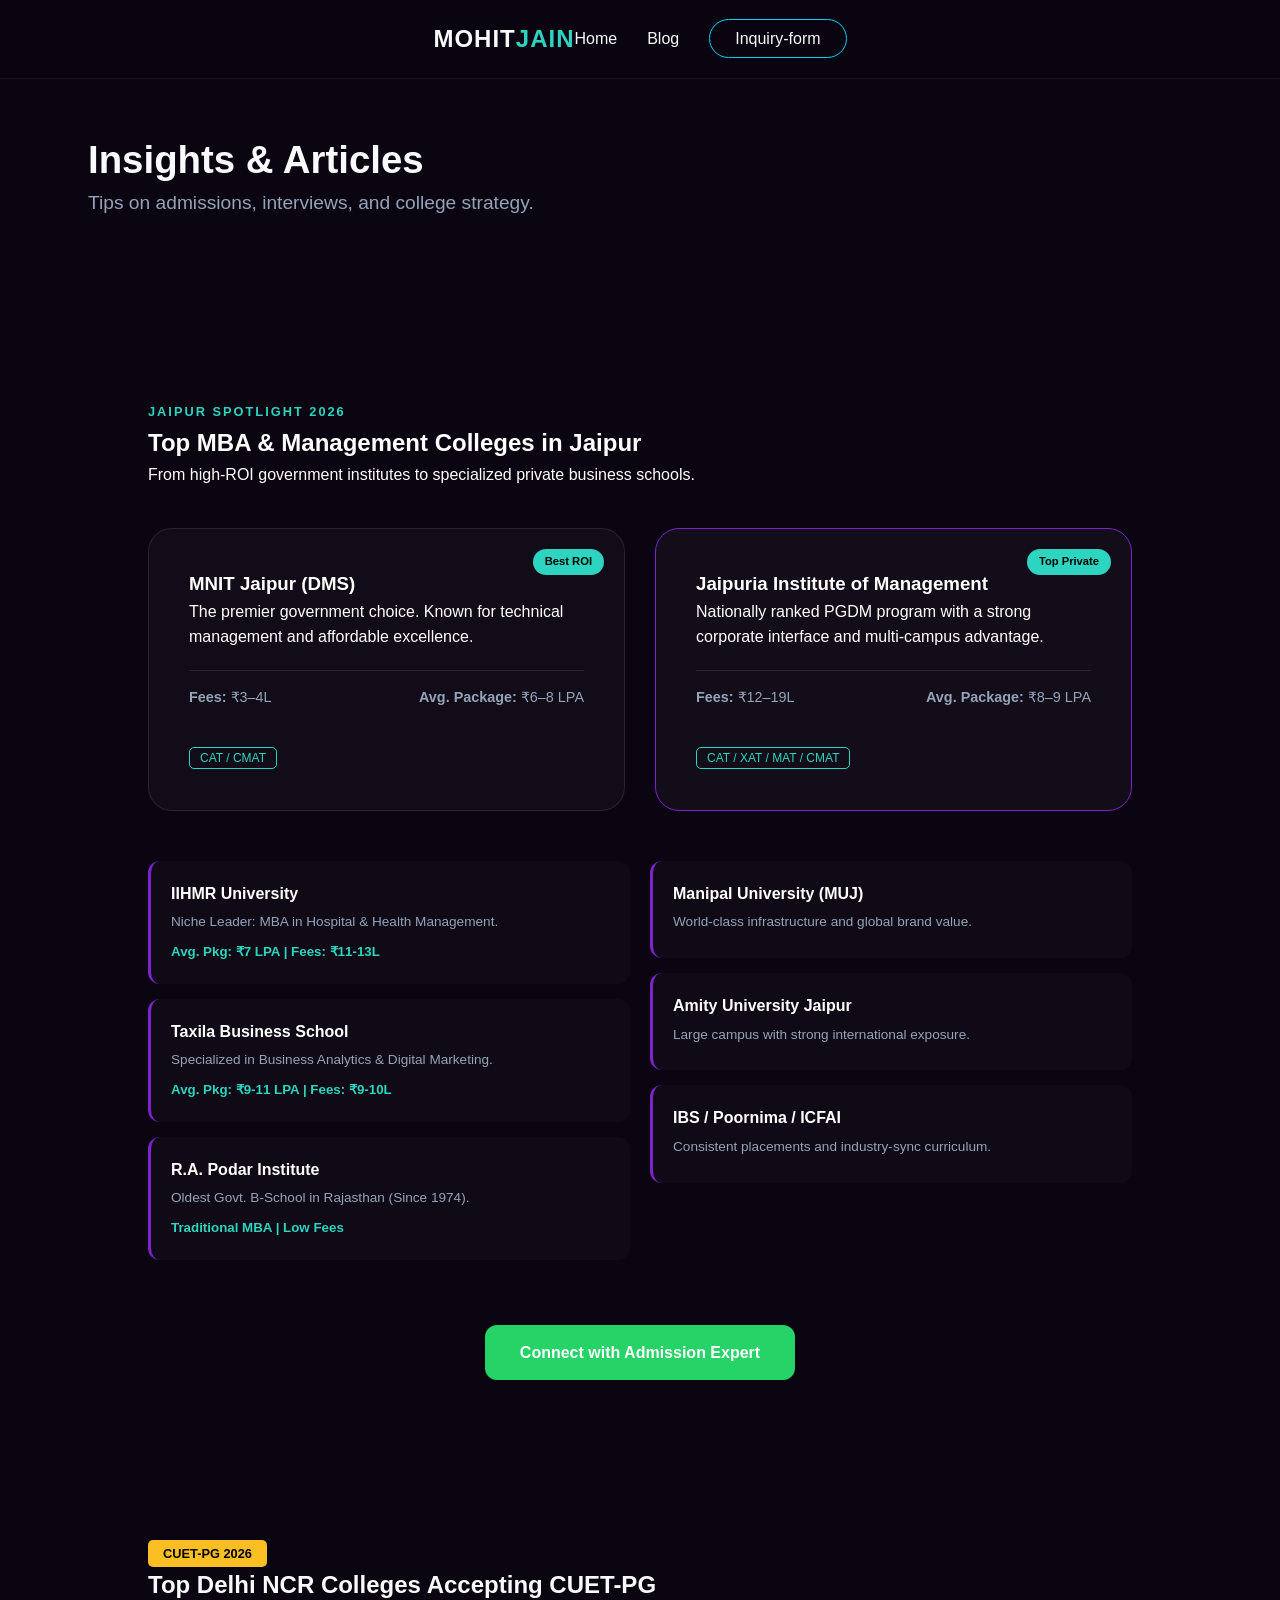
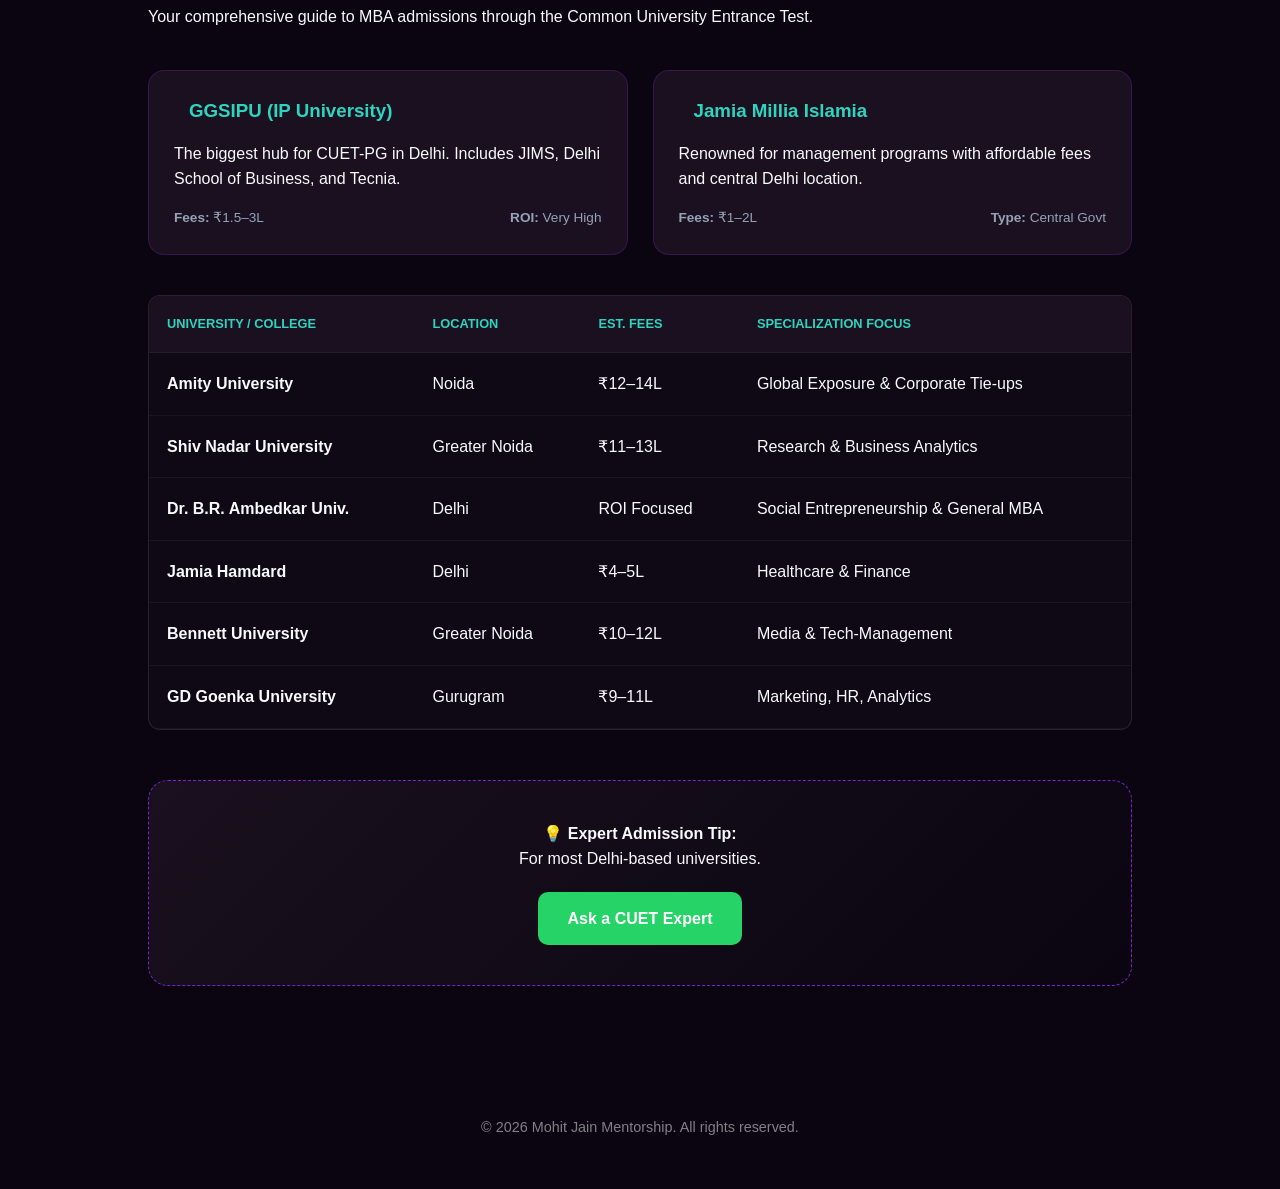
==== blog.html @ 978a2114 "Add files via upload" ====
<!DOCTYPE html>
<html lang="en">
<head>
    <meta charset="utf-8">
    <meta name="viewport" content="width=device-width, initial-scale=1">
    <title>Blog | Mohit Jain</title>
    <meta name="description" content="Admissions blog by Mohit Jain — tips on MBA admissions, GD-PI, cutoffs, and college strategy.">
    <link rel="canonical" href="https://example.com/blog.html">
    <meta property="og:title" content="Blog | Mohit Jain">
    <meta property="og:description" content="Admissions blog — tips on MBA admissions, GD-PI, cutoffs, and college strategy.">
    <meta property="og:image" content="assets/og-blog.png">
    <meta property="og:type" content="article">
    <meta name="twitter:card" content="summary_large_image">
    <meta name="twitter:title" content="Blog | Mohit Jain">
    <meta name="twitter:description" content="Admissions blog — tips on MBA admissions, GD-PI, cutoffs, and college strategy.">
    <meta name="twitter:image" content="assets/og-blog.png">
    <link rel="stylesheet" href="style.css">
    <link rel="stylesheet" href="blog.css">
</head>
<body>
    <nav class="navbar">
        <div class="container flex-nav">
            <div class="logo">MOHIT<span>JAIN</span></div>
            <ul class="nav-links">
                <li><a href="index.html" class="nav-item">Home</a></li>
                <li><a href="blog.html" class="nav-item">Blog</a></li>
                <li><a href="#contact" class="btn-neon">Inquiry-form</a></li>
            </ul>
        </div>
    </nav>

    <header class="hero blog-hero">
        <div class="container hero-inner">
            <div class="hero-graphic">
            </div>
            <div>
                <h1>Insights & Articles</h1>
                <p class="subtitle">Tips on admissions, interviews, and college strategy.</p>
            </div>
        </div>
    </header>

         
        </section>
    </main>

   

<section id="jaipur-mba" class="city-blog-section">
    <div class="container">
        <header class="blog-header">
            <span class="location-tag"><i class="fas fa-map-marker-alt"></i> Jaipur Spotlight 2026</span>
            <h2>Top MBA & Management Colleges in Jaipur</h2>
            <p>From high-ROI government institutes to specialized private business schools.</p>
        </header>

    <div class="college-grid-jaipur">
        <div class="college-card-hero">
            <div class="card-badge">Best ROI</div>
            <h3>MNIT Jaipur (DMS)</h3>
            <p>The premier government choice. Known for technical management and affordable excellence.</p>
            <div class="stats-row">
                <span><strong>Fees:</strong> ₹3–4L</span>
                <span><strong>Avg. Package:</strong> ₹6–8 LPA</span>
            </div>
            <span class="exam-tag">CAT / CMAT</span>
        </div>

        <div class="college-card-hero accent">
            <div class="card-badge">Top Private</div>
            <h3>Jaipuria Institute of Management</h3>
            <p>Nationally ranked PGDM program with a strong corporate interface and multi-campus advantage.</p>
            <div class="stats-row">
                <span><strong>Fees:</strong> ₹12–19L</span>
                <span><strong>Avg. Package:</strong> ₹8–9 LPA</span>
            </div>
            <span class="exam-tag">CAT / XAT / MAT / CMAT</span>
        </div>
    </div>

    <div class="minor-colleges-list">
        <div class="list-column">
            <div class="mini-card">
                <h4>IIHMR University</h4>
                <p>Niche Leader: MBA in Hospital & Health Management.</p>
                <small>Avg. Pkg: ₹7 LPA | Fees: ₹11-13L</small>
            </div>
            <div class="mini-card">
                <h4>Taxila Business School</h4>
                <p>Specialized in Business Analytics & Digital Marketing.</p>
                <small>Avg. Pkg: ₹9-11 LPA | Fees: ₹9-10L</small>
            </div>
            <div class="mini-card">
                <h4>R.A. Podar Institute</h4>
                <p>Oldest Govt. B-School in Rajasthan (Since 1974).</p>
                <small>Traditional MBA | Low Fees</small>
            </div>
        </div>

        <div class="list-column">
            <div class="mini-card">
                <h4>Manipal University (MUJ)</h4>
                <p>World-class infrastructure and global brand value.</p>
            </div>
            <div class="mini-card">
                <h4>Amity University Jaipur</h4>
                <p>Large campus with strong international exposure.</p>
            </div>
            <div class="mini-card">
                <h4>IBS / Poornima / ICFAI</h4>
                <p>Consistent placements and industry-sync curriculum.</p>
            </div>
        </div>
    </div>

    <div class="blog-cta">
        <a href="https://wa.me/919560020771?text=Help%20me%20compare%20MBA%20colleges%20in%20Jaipur" class="wa-btn-blog">
            Connect with Admission Expert <i class="fab fa-whatsapp"></i>
        </a>
    </div>
    </div>
</section>

<section id="cuet-mba" class="cuet-section">
    <div class="container">
        <header class="blog-header">
            <span class="exam-badge">CUET-PG 2026 </span>
            <h2>Top Delhi NCR Colleges Accepting CUET-PG</h2>
            <p>Your comprehensive guide to MBA admissions through the Common University Entrance Test.</p>
        </header>

        <div class="govt-focus-grid">
            <div class="govt-card">
                <div class="card-header">
                    <i class="fas fa-university"></i>
                    <h3>GGSIPU (IP University)</h3>
                </div>
                <div class="govt-body">
                    <p>The biggest hub for CUET-PG in Delhi. Includes JIMS, Delhi School of Business, and Tecnia.</p>
                    <div class="stats">
                        <span><strong>Fees:</strong> ₹1.5–3L</span>
                        <span><strong>ROI:</strong> Very High</span>
                    </div>
                </div>
            </div>

            <div class="govt-card">
                <div class="card-header">
                    <i class="fas fa-landmark"></i>
                    <h3>Jamia Millia Islamia</h3>
                </div>
                <div class="govt-body">
                    <p>Renowned for management programs with affordable fees and central Delhi location.</p>
                    <div class="stats">
                        <span><strong>Fees:</strong> ₹1–2L</span>
                        <span><strong>Type:</strong> Central Govt</span>
                    </div>
                </div>
            </div>
        </div>

        <div class="cuet-table-container">
            <table class="cuet-table">
                <thead>
                    <tr>
                        <th>University / College</th>
                        <th>Location</th>
                        <th>Est. Fees</th>
                        <th>Specialization Focus</th>
                    </tr>
                </thead>
                <tbody>
                    <tr>
                        <td><strong>Amity University</strong></td>
                        <td>Noida</td>
                        <td>₹12–14L</td>
                        <td>Global Exposure & Corporate Tie-ups</td>
                    </tr>
                    <tr>
                        <td><strong>Shiv Nadar University</strong></td>
                        <td>Greater Noida</td>
                        <td>₹11–13L</td>
                        <td>Research & Business Analytics</td>
                    </tr>
                    <tr>
                        <td><strong>Dr. B.R. Ambedkar Univ.</strong></td>
                        <td>Delhi</td>
                        <td>ROI Focused</td>
                        <td>Social Entrepreneurship & General MBA</td>
                    </tr>
                    <tr>
                        <td><strong>Jamia Hamdard</strong></td>
                        <td>Delhi</td>
                        <td>₹4–5L</td>
                        <td>Healthcare & Finance</td>
                    </tr>
                    <tr>
                        <td><strong>Bennett University</strong></td>
                        <td>Greater Noida</td>
                        <td>₹10–12L</td>
                        <td>Media & Tech-Management</td>
                    </tr>
                    <tr>
                        <td><strong>GD Goenka University</strong></td>
                        <td>Gurugram</td>
                        <td>₹9–11L</td>
                        <td>Marketing, HR, Analytics</td>
                    </tr>
                </tbody>
            </table>
        </div>

        <div class="pro-tip-box">
            <h4>💡 Expert Admission Tip:</h4>
            <p>For most Delhi-based universities.</p>
            <a href="https://wa.me/919560020771?text=I%20need%20help%20with%20CUET-PG%20MBA%20counselling" class="wa-cuet-btn">
                Ask a CUET Expert <i class="fab fa-whatsapp"></i>
            </a>
        </div>
    </div>
</section>

    

    <footer>
        
        <p>&copy; 2026 Mohit Jain Mentorship. All rights reserved.</p>
    </footer>
</body>
</html>
---- style.css ----
:root {
    --bg-dark: #0f172a;
    --card-bg: rgba(30, 41, 59, 0.7);
    --primary: #6366f1;
    --secondary: #a855f7;
    --text-main: #f1f5f9;
    --accent-gradient: linear-gradient(135deg, #6366f1 0%, #a855f7 100%);
}

* {
    margin: 0; padding: 0; box-sizing: border-box;
    font-family: 'Inter', sans-serif;
}

body {
    background-color: var(--bg-dark);
    color: var(--text-main);
    overflow-x: hidden;
}

/* Background Animation */
.bg-glow {
    position: fixed;
    top: 0; left: 0; width: 100%; height: 100%;
    background: radial-gradient(circle at 50% 50%, #1e1b4b 0%, #0f172a 100%);
    z-index: -1;
}

.container { max-width: 1200px; margin: auto; padding: 0 20px; }

/* Navbar */
.navbar {
    padding: 20px 0;
    backdrop-filter: blur(10px);
    border-bottom: 1px solid rgba(255,255,255,0.1);
    position: sticky; top: 0; z-index: 1000;
}

.nav-flex { display: flex; justify-content: space-between; align-items: center; }
.logo { font-size: 1.5rem; font-weight: 800; letter-spacing: 2px; }
.logo span { color: var(--primary); }
.nav-links { list-style: none; display: flex; align-items: center; gap: 30px; }
.nav-links a { text-decoration: none; color: var(--text-main); font-weight: 500; transition: 0.3s; }
.nav-links a:hover { color: var(--primary); }

/* Hero Section */
.hero { padding: 100px 0; }
.hero-grid { display: grid; grid-template-columns: 1.2fr 0.8fr; gap: 50px; align-items: center; }

.gradient-text {
    background: var(--accent-gradient);
    -webkit-background-clip: text;
    -webkit-text-fill-color: transparent;
}

.hero h1 { font-size: 4rem; line-height: 1.1; margin: 20px 0; }
.hero p { font-size: 1.2rem; color: #94a3b8; margin-bottom: 40px; }

.hero-image img {
    width: 100%;
    border-radius: 30px;
    box-shadow: 0 0 50px rgba(99, 102, 241, 0.3);
    border: 1px solid rgba(255,255,255,0.1);
}

/* Buttons */
.btn-main {
    background: var(--accent-gradient);
    color: white; padding: 15px 35px;
    border-radius: 12px; text-decoration: none;
    font-weight: bold; border: none; cursor: pointer;
    display: inline-block; transition: 0.3s;
}

.btn-main:hover { transform: translateY(-3px); box-shadow: 0 10px 20px rgba(99, 102, 241, 0.4); }

/* Glass Cards */
.glass-form-container {
    background: var(--card-bg);
    backdrop-filter: blur(20px);
    border: 1px solid rgba(255,255,255,0.1);
    border-radius: 24px;
    display: flex; overflow: hidden;
    margin-top: 50px;
}

.contact-info { padding: 60px; background: rgba(99, 102, 241, 0.1); flex: 1; }
.main-form { padding: 60px; flex: 1.5; display: flex; flex-direction: column; gap: 20px; }

input, select {
    background: rgba(255,255,255,0.05);
    border: 1px solid rgba(255,255,255,0.1);
    padding: 15px; border-radius: 8px; color: white;
}

/* Stats */
.grid-3 { display: grid; grid-template-columns: repeat(3, 1fr); gap: 20px; margin: 50px 0; }
.stat-card {
    background: var(--card-bg);
    padding: 40px; text-align: center; border-radius: 20px;
    border: 1px solid rgba(255,255,255,0.05);
}
.stat-card h2 { font-size: 3rem; color: var(--primary); }

@media (max-width: 768px) {
    .hero-grid { grid-template-columns: 1fr; text-align: center; }
    .glass-form-container { flex-direction: column; }
    .hero h1 { font-size: 2.5rem; }
}:root {
    --dark-bg: #05070a;
    --card-glass: rgba(15, 23, 42, 0.8);
    --neon-blue: #00d2ff;
    --neon-purple: #9d50bb;
    --text-white: #f8fafc;
    --gradient: linear-gradient(135deg, #00d2ff 0%, #9d50bb 100%);
}

* { margin: 0; padding: 0; box-sizing: border-box; font-family: 'Segoe UI', Roboto, sans-serif; }

body {
    background-color: var(--dark-bg);
    color: var(--text-white);
    line-height: 1.6;
    overflow-x: hidden;
}

/* Background Graphics */
.glow-overlay {
    position: fixed;
    top: 0; left: 0; width: 100%; height: 100%;
    background: radial-gradient(circle at 80% 20%, rgba(157, 80, 187, 0.15) 0%, transparent 40%),
                radial-gradient(circle at 10% 80%, rgba(0, 210, 255, 0.15) 0%, transparent 40%);
    z-index: -1;
}

.container { max-width: 1200px; margin: auto; padding: 0 20px; }

/* Navbar */
.navbar {
    padding: 25px 0;
    background: rgba(5, 7, 10, 0.8);
    backdrop-filter: blur(15px);
    position: sticky; top: 0; z-index: 1000;
}
.flex-nav { display: flex; justify-content: space-between; align-items: center; }
.logo { font-size: 1.6rem; font-weight: 900; letter-spacing: 2px; }
.logo span { color: var(--neon-blue); }
.nav-links { display: flex; list-style: none; gap: 30px; align-items: center; }
.nav-links a { text-decoration: none; color: var(--text-white); font-weight: 500; transition: 0.3s; }
.nav-links a:hover { color: var(--neon-blue); }

/* Hero */
.hero { padding: 100px 0; }
.grid-hero { display: grid; grid-template-columns: 1fr 1fr; gap: 60px; align-items: center; }
.badge-ai {
    background: rgba(0, 210, 255, 0.1);
    color: var(--neon-blue);
    padding: 8px 16px; border-radius: 50px;
    font-size: 0.8rem; border: 1px solid var(--neon-blue);
}
.text-gradient { background: var(--gradient); -webkit-background-clip: text; -webkit-text-fill-color: transparent; }
.hero h1 { font-size: 4.5rem; margin: 20px 0; line-height: 1.1; }
.image-frame img {
    width: 100%; border-radius: 30px;
    box-shadow: 0 0 30px rgba(0, 210, 255, 0.2);
    border: 1px solid rgba(255,255,255,0.1);
}

/* Service Cards */
.services { padding: 100px 0; }
.section-title { text-align: center; font-size: 2.5rem; margin-bottom: 60px; }
.service-grid {
    display: grid;
    grid-template-columns: repeat(auto-fit, minmax(300px, 1fr));
    gap: 25px;
}
.service-card {
    background: var(--card-glass);
    padding: 40px; border-radius: 24px;
    border: 1px solid rgba(255,255,255,0.05);
    transition: 0.4s;
}
.service-card:hover {
    transform: translateY(-10px);
    border-color: var(--neon-blue);
    box-shadow: 0 10px 30px rgba(0, 210, 255, 0.1);
}
.service-card i { font-size: 2rem; color: var(--neon-blue); margin-bottom: 20px; }
.service-card h3 { margin-bottom: 15px; }

/* Contact Glassmorphism */
.glass-card {
    background: rgba(255, 255, 255, 0.03);
    backdrop-filter: blur(20px);
    border-radius: 30px;
    padding: 60px;
    border: 1px solid rgba(255,255,255,0.1);
}
.contact-wrapper { display: grid; grid-template-columns: 1fr 1fr; gap: 40px; }
.contact-form input {
    width: 100%; padding: 15px; margin-bottom: 20px;
    background: rgba(255,255,255,0.05);
    border: 1px solid rgba(255,255,255,0.1);
    border-radius: 10px; color: white;
}

/* Buttons */
.btn-primary {
    background: var(--gradient);
    color: white; padding: 15px 35px;
    border-radius: 12px; text-decoration: none;
    font-weight: bold; display: inline-block;
}

.btn-neon {
    border: 1px solid var(--neon-blue);
    color: var(--neon-blue);
    padding: 10px 25px; border-radius: 50px;
    text-decoration: none; transition: 0.3s;
}
.btn-neon:hover { background: var(--neon-blue); color: black; box-shadow: 0 0 20px var(--neon-blue); }

footer { text-align: center; padding: 50px; opacity: 0.5; font-size: 0.9rem; }

@media (max-width: 768px) {
    .grid-hero, .contact-wrapper { grid-template-columns: 1fr; text-align: center; }
    .hero h1 { font-size: 2.8rem; }
}
/* Contact Section Enhancements */
.contact-section { padding: 80px 0; position: relative; }

.section-header { text-align: center; margin-bottom: 50px; }

.glass-form-wrapper {
    display: flex;
    background: rgba(255, 255, 255, 0.03);
    backdrop-filter: blur(25px);
    border: 1px solid rgba(255, 255, 255, 0.1);
    border-radius: 30px;
    overflow: hidden;
    box-shadow: 0 25px 50px -12px rgba(0, 0, 0, 0.5);
}

.contact-details {
    flex: 1;
    background: linear-gradient(180deg, rgba(99, 102, 241, 0.1) 0%, transparent 100%);
    padding: 60px;
    display: flex;
    flex-direction: column;
    gap: 30px;
}

.detail-item { display: flex; align-items: center; gap: 20px; }
.detail-item i { font-size: 1.5rem; color: var(--neon-blue); }
.detail-item h4 { color: #94a3b8; font-size: 0.9rem; margin-bottom: 4px; }

/* Form Graphics */
.form-graphic { position: relative; margin-top: auto; height: 100px; }
.circle {
    position: absolute; width: 60px; height: 60px;
    background: var(--neon-blue); border-radius: 50%;
    filter: blur(40px); opacity: 0.3;
}
.pulse { animation: pulse 4s infinite; }
@keyframes pulse { 0% { transform: scale(1); } 50% { transform: scale(1.5); } 100% { transform: scale(1); } }

/* Form Layout */
.inquiry-form { flex: 2; padding: 60px; }
.form-grid {
    display: grid;
    grid-template-columns: 1fr 1fr;
    gap: 20px;
    margin-bottom: 20px;
}

.input-group label {
    display: block; font-size: 0.85rem; color: #94a3b8;
    margin-bottom: 8px; margin-left: 5px;
}

.input-group input, .input-group select {
    width: 100%;
    background: rgba(15, 23, 42, 0.6);
    border: 1px solid rgba(255, 255, 255, 0.1);
    padding: 14px; border-radius: 12px;
    color: white; outline: none; transition: 0.3s;
}

.input-group input:focus, .input-group select:focus {
    border-color: var(--neon-blue);
    box-shadow: 0 0 0 4px rgba(0, 210, 255, 0.1);
}

.full-width { margin-top: 10px; }

.btn-submit {
    width: 100%;
    background: var(--gradient);
    color: white; border: none;
    padding: 18px; border-radius: 12px;
    font-weight: bold; cursor: pointer;
    margin-top: 30px; transition: 0.3s;
}

.btn-submit:hover { transform: scale(1.02); box-shadow: 0 10px 20px rgba(0, 210, 255, 0.3); }

/* Responsive */
@media (max-width: 900px) {
    .glass-form-wrapper { flex-direction: column; }
    .form-grid { grid-template-columns: 1fr; }
}

/* Colleges page search + logo wall */
.search-section { padding: 28px 0; }
.search-wrapper { display:flex; justify-content:center; }
.college-search-input {
    width: 100%; max-width: 720px; padding: 14px 18px; border-radius: 12px;
    background: rgba(255,255,255,0.03); border: 1px solid rgba(255,255,255,0.06);
    color: #e6eef8; outline: none; font-size: 1rem;
}
.college-search-input:focus { box-shadow: 0 8px 24px rgba(0,0,0,0.6); border-color: rgba(0,210,255,0.5); }
.logo-wall { display:flex; gap:18px; flex-wrap:wrap; align-items:center; justify-content:flex-start; padding:18px 0; }
.college-item { width: 160px; height: 90px; display:flex; align-items:center; justify-content:center; background: rgba(255,255,255,0.02); border-radius: 10px; padding:10px; }
.college-item img { max-width:100%; max-height:100%; object-fit:contain; }

@media (max-width:700px) {
    .college-item { width: 48%; }
}

/* Dark theme visual enhancements for Colleges & Blog */
.dark-theme, .dark-theme body {
    background: radial-gradient(circle at 10% 10%, rgba(157,80,187,0.04), transparent 12%),
                radial-gradient(circle at 90% 85%, rgba(0,210,255,0.03), transparent 18%),
                #05060a;
    color: #e6eef8;
}

.colleges-hero {
    padding: 56px 0; margin-bottom: 18px;
    background: linear-gradient(180deg, rgba(8,12,24,0.6), rgba(6,9,18,0.65)),
                url('assets/dark-pattern.svg');
    background-size: cover; border-radius: 14px; border: 1px solid rgba(255,255,255,0.03);
}
.colleges-hero .badge-neon {
    background: linear-gradient(90deg,#00d2ff,#9d50bb);
    color: #001; padding: 8px 14px; border-radius: 999px; font-weight:700; display:inline-block;
}
.colleges-hero h1 { font-size: 2.6rem; margin-top: 12px; }
.colleges-hero p { color: #b9c7d9; margin-top: 8px; }

.search-wrapper { position: relative; max-width: 920px; margin: 0 auto; }
.college-search-input { box-shadow: 0 10px 40px rgba(0,0,0,0.6); }

.logo-wall { justify-content: center; }
.college-item { transition: transform .28s cubic-bezier(.2,.9,.3,1), box-shadow .28s; border: 1px solid rgba(255,255,255,0.03); }
.college-item:hover { transform: translateY(-8px) scale(1.04); box-shadow: 0 18px 40px rgba(0,210,255,0.06); }

.btn-back { background: linear-gradient(90deg, rgba(255,255,255,0.03), rgba(255,255,255,0.01)); border: 1px solid rgba(255,255,255,0.04); color: #dbeafe; }

/* Slightly larger logos for desktop */
@media (min-width: 900px) {
    .college-item { width: 180px; height: 100px; }
}

/* Filter controls */
.filters-wrapper { display:flex; gap:12px; justify-content:center; margin-top:14px; flex-wrap:wrap; }
.filter-label { color:#cbd5e1; font-size:0.9rem; display:flex; flex-direction:column; gap:6px; align-items:flex-start; }
.filter-select { background: rgba(255,255,255,0.03); border:1px solid rgba(255,255,255,0.06); color:#e6eef8; padding:8px 10px; border-radius:10px; min-width:140px; }
.filter-select:focus { outline:none; box-shadow:0 8px 24px rgba(0,0,0,0.6); }


/* College card visuals */
.college-card { display:flex; flex-direction:column; gap:10px; align-items:center; padding:14px; border-radius:12px; background: linear-gradient(180deg, rgba(255,255,255,0.02), rgba(255,255,255,0.015)); width:100%; height:100%; box-sizing:border-box; }
.college-thumb { width:72%; height:56px; display:flex; align-items:center; justify-content:center; }
.college-thumb img { max-width:100%; max-height:100%; filter:brightness(1.1) contrast(1.05); }
.college-caption { text-align:center; color:#e6eef8; font-weight:600; margin-top:4px; }
.college-caption .small { display:block; color:#9fb1c9; font-weight:400; font-size:0.85rem; margin-top:4px; }
.btn-explore { margin-top:6px; text-decoration:none; padding:8px 12px; border-radius:10px; background:linear-gradient(90deg,#00d2ff,#9d50bb); color:#001; font-weight:700; }
.btn-explore:hover { transform:translateY(-4px); box-shadow:0 12px 26px rgba(0,210,255,0.06); }

/* Small fallback when images missing */
.college-thumb:empty { background: linear-gradient(90deg,#0b1220,#111423); width:100%; height:56px; border-radius:8px; }


/* Experience Section with Logos */
.experience-section {
    padding: 100px 0;
    background: var(--bg-dark);
}

.experience-grid {
    display: grid;
    grid-template-columns: repeat(auto-fit, minmax(320px, 1fr));
    gap: 40px;
}

/* Glass Card with Neon Border */
.exp-card {
    padding: 40px;
    border-radius: 24px;
    display: flex;
    flex-direction: column;
    align-items: center;
    text-align: center;
    border: 1px solid rgba(255, 255, 255, 0.1);
    transition: 0.4s ease-in-out;
}

.exp-card:hover {
    transform: translateY(-15px);
    border-color: var(--primary);
    box-shadow: 0 20px 40px rgba(99, 102, 241, 0.2);
}

/* Logo container for uniformity */
.company-logo-wrapper {
    width: 150px;
    height: 100px;
    background: white; /* White background makes logos pop on dark theme */
    padding: 15px;
    border-radius: 12px;
    display: flex;
    justify-content: center;
    align-items: center;
    margin-bottom: 25px;
}

.company-logo {
    max-width: 100%;
    max-height: 100%;
    object-fit: contain;
}

.role-tag {
    display: inline-block;
    color: var(--secondary);
    font-weight: bold;
    text-transform: uppercase;
    font-size: 0.75rem;
    letter-spacing: 1.5px;
    margin-bottom: 10px;
}

.exp-info h3 {
    font-size: 1.6rem;
    margin-bottom: 15px;
    color: white;
}

.exp-info p {
    color: #94a3b8;
    line-height: 1.6;
}

/* Responsive */
@media (max-width: 768px) {
    .experience-grid { grid-template-columns: 1fr; }
}
/* Timeline Container */
.experience-section { padding: 100px 0; background: #05070a; position: relative; }

.timeline {
    position: relative;
    max-width: 1000px;
    margin: 40px auto;
}

/* The vertical line */
.timeline::after {
    content: '';
    position: absolute;
    width: 2px;
    background: var(--primary);
    top: 0; bottom: 0;
    left: 50%;
    margin-left: -1px;
}

/* Container for items */
.timeline-item {
    padding: 10px 40px;
    position: relative;
    width: 50%;
    box-sizing: border-box;
}

/* Left & Right Alignment */
.left { left: 0; }
.right { left: 50%; }

/* Dots on the timeline */
.timeline-item::after {
    content: '';
    position: absolute;
    width: 20px;
    height: 20px;
    right: -10px;
    background-color: var(--bg);
    border: 3px solid var(--primary);
    top: 30px;
    border-radius: 50%;
    z-index: 1;
}
.right::after { left: -10px; }

/* Content Cards */
.timeline-content {
    padding: 25px;
    display: flex;
    align-items: center;
    gap: 20px;
    border-radius: 20px;
}

.comp-logo {
    width: 70px; height: 70px;
    background: white;
    border-radius: 12px;
    display: flex;
    justify-content: center;
    align-items: center;
    flex-shrink: 0;
}

.comp-logo img { width: 80%; object-fit: contain; }
.comp-logo i { font-size: 2rem; color: #000; }

.status-tag {
    color: var(--primary);
    font-size: 0.7rem;
    font-weight: bold;
    text-transform: uppercase;
}

/* Mobile Responsive Timeline */
@media (max-width: 768px) {
    .timeline::after { left: 31px; }
    .timeline-item { width: 100%; padding-left: 70px; padding-right: 25px; }
    .timeline-item::after { left: 21px; }
    .right { left: 0%; }
}
/* Professional Experience Section */
.exp-section { padding: 100px 0; background: #08090a; color: white; }

.exp-container {
    display: grid;
    grid-template-columns: repeat(3, 1fr);
    gap: 30px;
    align-items: flex-start;
}

.group-label {
    font-size: 0.9rem;
    color: #6366f1;
    text-transform: uppercase;
    letter-spacing: 2px;
    margin-bottom: 25px;
    display: flex;
    align-items: center;
    gap: 10px;
}

/* Card Styling */
.exp-card {
    display: flex;
    gap: 20px;
    padding: 20px;
    border-radius: 18px;
    margin-bottom: 20px;
    background: rgba(255, 255, 255, 0.02);
    border: 1px solid rgba(255, 255, 255, 0.05);
    transition: 0.3s ease;
}

.exp-card:hover {
    background: rgba(255, 255, 255, 0.05);
    border-color: #6366f1;
    transform: translateX(10px);
}

/* Icon & Logo Boxes */
.comp-icon {
    width: 60px; height: 60px;
    border-radius: 12px;
    flex-shrink: 0;
    display: flex; align-items: center; justify-content: center;
    background: white; padding: 10px;
}

.comp-icon img { width: 100%; object-fit: contain; }
.comp-icon i { font-size: 1.8rem; }

/* Company Specific Accents */
.amazon-color { background: #232f3e; color: #ff9900; }
.accenture-color, .birla-color, .iim-bg, .fms-bg { background: white; }

/* Status Tags */
.role-tag, .audit-tag, .intern-tag {
    font-size: 0.7rem;
    font-weight: bold;
    padding: 4px 10px;
    border-radius: 4px;
    display: inline-block;
    margin-bottom: 5px;
}

.role-tag { background: #6366f1; color: white; }
.audit-tag { background: #a855f7; color: white; }
.intern-tag { background: #10b981; color: white; }

.exp-info h4 { font-size: 1.2rem; margin-bottom: 2px; }
.exp-info p { font-size: 0.85rem; color: #94a3b8; line-height: 1.4; }

/* Responsive Mobile Layout */
@media (max-width: 1024px) {
    .exp-container { grid-template-columns: 1fr; }
}
/* Inquiry Section Styling */
.contact-section { padding: 80px 0; background: #050608; }

.glass-wrapper {
    display: flex;
    background: rgba(255, 255, 255, 0.02);
    backdrop-filter: blur(20px);
    border: 1px solid rgba(255, 255, 255, 0.1);
    border-radius: 30px;
    overflow: hidden;
    box-shadow: 0 25px 50px rgba(0, 0, 0, 0.5);
}

/* Left Sidebar */
.mentor-sidebar {
    flex: 1;
    background: linear-gradient(180deg, rgba(99, 102, 241, 0.1) 0%, transparent 100%);
    padding: 50px;
    text-align: center;
    border-right: 1px solid rgba(255, 255, 255, 0.05);
}

.mentor-profile-img img {
    width: 150px; height: 150px;
    border-radius: 50%;
    border: 3px solid #6366f1;
    margin-bottom: 20px;
    object-fit: cover;
}

.mentor-tag { color: #94a3b8; font-size: 0.9rem; margin-bottom: 30px; }

.action-buttons { display: flex; flex-direction: column; gap: 15px; }

.btn-call, .btn-whatsapp {
    padding: 15px; border-radius: 12px;
    text-decoration: none; font-weight: bold;
    display: flex; align-items: center; justify-content: center; gap: 5px;
}

.btn-call { background: #6366f1; color: white; }
.btn-whatsapp { background: #25d366; color: white; }

/* Right Form */
.form-container { flex: 2; padding: 50px; }
.form-container h3 { font-size: 2rem; margin-bottom: 30px; }

.form-grid {
    display: grid;
    grid-template-columns: 1fr 1fr;
    gap: 20px;
}

.input-group label { display: block; color: #94a3b8; font-size: 0.8rem; margin-bottom: 8px; }
.input-group input, .input-group select {
    width: 100%; background: rgba(15, 23, 42, 0.6);
    border: 1px solid rgba(255, 255, 255, 0.1);
    padding: 12px; border-radius: 8px; color: white;
}

.btn-submit {
    width: 100%; background: #25d366; color: white;
    border: none; padding: 18px; border-radius: 12px;
    font-weight: bold; font-size: 1rem; margin-top: 30px; cursor: pointer;
}

@media (max-width: 900px) {
    .glass-wrapper { flex-direction: column; }
    .form-grid { grid-template-columns: 1fr; }
}

/* Results / College listing (MBA) */
.results-hero { padding: 28px 0 8px; }
.results-title { font-size: 1.8rem; margin-bottom: 6px; background: var(--gradient); -webkit-background-clip: text; -webkit-text-fill-color: transparent; }
.college-results { padding: 20px 0 60px; }
.college-list { display: grid; grid-template-columns: 1fr; gap: 18px; }

article.college-card {
    display: flex; align-items: center; justify-content: space-between;
    gap: 20px; padding: 18px; border-radius: 14px;
    background: linear-gradient(180deg, rgba(255,255,255,0.02), rgba(255,255,255,0.01));
    border: 1px solid rgba(255,255,255,0.04);
    transition: transform .25s ease, box-shadow .25s ease;
}
article.college-card:hover { transform: translateY(-6px); box-shadow: 0 18px 40px rgba(0,210,255,0.06); }

.card-left { flex: 1 1 60%; }
.college-name { font-size: 1.1rem; margin-bottom: 6px; color: var(--text-white); }
.college-meta { color: #94a3b8; font-size: 0.9rem; margin-bottom: 8px; }
.college-desc { color: #cbd5e1; font-size: 0.95rem; }

.card-right { flex: 0 0 220px; display:flex; flex-direction:column; align-items:flex-end; gap:10px; }
.college-cutoff { color: #94a3b8; font-size: 0.9rem; }
.result-actions .btn-explore { padding:10px 14px; border-radius:10px; font-weight:700; }

.muted { color: #9fb1c9; }

@media (max-width: 900px) {
    article.college-card { flex-direction: column; align-items: flex-start; }
    .card-right { align-items: flex-start; width:100%; }
}
/* Dark Theme & Zero Spacing Setup */
:root {
    --bg-dark: #0f172a;
    --card-dark: #1e293b;
    --accent: #6366f1;
    --text-white: #f8fafc;
}

.navbar {
    background: var(--bg-dark);
    padding: 10px 5%;
    position: sticky;
    top: 0;
    z-index: 1000;
    border-bottom: 1px solid rgba(255,255,255,0.05);
}

.nav-container {
    display: flex;
    justify-content: space-between;
    align-items: center;
    max-width: 1200px;
    margin: 0 auto;
}

.logo {
    color: var(--text-white);
    font-weight: 800;
    font-size: 1.2rem;
    letter-spacing: 1px;
}

/* --- Search Bar Graphics --- */
.search-box {
    display: flex;
    background: var(--card-dark);
    border-radius: 8px;
    padding: 5px 12px;
    border: 1px solid rgba(255,255,255,0.1);
    margin: 0 15px;
    flex: 1;
    max-width: 300px;
}

.search-box input {
    background: transparent;
    border: none;
    color: white;
    outline: none;
    width: 100%;
    font-size: 0.9rem;
}

.search-box button {
    background: transparent;
    border: none;
    color: var(--accent);
    cursor: pointer;
}

/* --- Navigation Menu --- */
.nav-menu {
    display: flex;
    list-style: none;
    gap: 20px;
}

.nav-menu a {
    text-decoration: none;
    color: #94a3b8;
    font-weight: 500;
    font-size: 0.95rem;
    transition: 0.3s;
}

.nav-menu a:hover {
    color: var(--accent);
}

/* --- Mobile Logic --- */
.menu-toggle {
    display: none;
}

.hamburger {
    display: none;
    cursor: pointer;
    flex-direction: column;
    gap: 5px;
}

.hamburger span {
    width: 25px;
    height: 2px;
    background: white;
    transition: 0.3s;
}

@media (max-width: 768px) {
    .hamburger { display: flex; }
    
    .nav-menu {
        position: fixed;
        top: 60px;
        left: -100%;
        width: 100%;
        height: 100vh;
        background: var(--bg-dark);
        flex-direction: column;
        align-items: center;
        padding-top: 50px;
        transition: 0.4s ease-in-out;
    }

    /* Show menu when checkbox is clicked */
    .menu-toggle:checked ~ .nav-menu {
        left: 0;
    }

    /* Animate Hamburger to 'X' */
    .menu-toggle:checked ~ .hamburger span:nth-child(1) { transform: rotate(45deg) translate(5px, 5px); }
    .menu-toggle:checked ~ .hamburger span:nth-child(2) { opacity: 0; }
    .menu-toggle:checked ~ .hamburger span:nth-child(3) { transform: rotate(-45deg) translate(5px, -5px); }

    .search-box {
        max-width: 150px; /* Shrink search on mobile to save space */
    }
}
.footer-dark {
    background: #0f172a;
    padding: 50px 10%;
    border-top: 1px solid rgba(255, 255, 255, 0.1);
}

.follow-box {
    max-width: 400px;
    margin: 0 auto;
    text-align: center;
}

.footer-form {
    display: flex;
    flex-direction: column;
    gap: 15px;
    margin-top: 20px;
}

.footer-form input {
    background: #1e293b;
    border: 1px solid #334155;
    padding: 12px;
    border-radius: 8px;
    color: white;
    outline: none;
}

.footer-form input:focus {
    border-color: #6366f1;
}

.follow-btn {
    background: #25d366; /* WhatsApp Green */
    color: white;
    padding: 14px;
    border: none;
    border-radius: 8px;
    font-weight: 700;
    cursor: pointer;
    transition: 0.3s;
}

.follow-btn:hover {
    background: #128c7e;
    transform: translateY(-2px);
}
---- blog.css ----
/* Blog specific styles */
.blog-hero { padding: 60px 0; background: transparent; }
.blog-hero .hero-inner { display:flex; gap:28px; align-items:center; }
.hero-graphic img { width: 220px; height: auto; border-radius: 12px; }
.blog-hero h1 { font-size: 2.4rem; margin: 0; }
.blog-hero .subtitle { color: #94a3b8; margin-top:6px; }

.blog-list { display: grid; grid-template-columns: 1fr; gap: 20px; margin: 36px 0; }
.post-card { background: rgba(255,255,255,0.02); padding: 18px; border-radius: 14px; border: 1px solid rgba(255,255,255,0.04); display:flex; gap:16px; align-items:flex-start; }
.post-thumb { width: 180px; height:120px; flex:0 0 180px; border-radius: 10px; overflow:hidden; background:#0b1220; }
.post-thumb img { width:100%; height:100%; object-fit:cover; display:block; }
.post-content { flex:1; }
.post-card h2 { margin-bottom: 6px; font-size: 1.25rem; }
.post-card .meta { color: #94a3b8; font-size: 0.85rem; margin-bottom: 10px; }
.post-card p { color: #cbd5e1; margin-bottom: 12px; }
.read-more { display:inline-block; background: linear-gradient(90deg,#00d2ff,#9d50bb); color:#001; padding:8px 12px; border-radius:8px; text-decoration:none; font-weight:600; }

.college-list { margin: 12px 0 16px 18px; color: #cbd5e1; }
.college-list li { margin-bottom: 8px; line-height: 1.5; }

@media (min-width: 900px) {
    .blog-list { grid-template-columns: repeat(2, 1fr); }
}

@media (max-width: 700px) {
    .post-card { flex-direction: column; }
    .post-thumb { width:100%; height:180px; }
}

/* Fix: when using post-card for article pages, render as normal block */
.post-card.article-body { display: block; gap: 0; }
.article-body { max-width: 900px; margin: 28px auto; padding: 0 18px; }
.article-body h2 { font-size: 1.8rem; margin-bottom: 8px; }
.article-body section { margin-bottom: 18px; }
.article-body h3 { margin-bottom: 8px; color: #fff; }
.article-body p { color: #cbd5e1; }

/* Table styles for CMAT blog */
.cmat-table { width: 100%; border-collapse: collapse; margin: 18px 0; background: rgba(255,255,255,0.02); border-radius: 8px; overflow: hidden; }
.cmat-table thead { background: linear-gradient(90deg,#00d2ff,#9d50bb); color: #001; }
.cmat-table th, .cmat-table td { padding: 12px 14px; text-align: left; border-bottom: 1px solid rgba(255,255,255,0.04); color: #cbd5e1; }
.cmat-table tbody tr:nth-child(even) { background: rgba(255,255,255,0.01); }
.cmat-note { color: #94a3b8; font-size: 0.9rem; margin-top: 8px; }

@media (max-width: 800px) {
    .cmat-table thead { display: none; }
    .cmat-table, .cmat-table tbody, .cmat-table tr, .cmat-table td { display: block; width: 100%; }
    .cmat-table tr { margin-bottom: 12px; }
    .cmat-table td { text-align: right; padding-left: 50%; position: relative; }
    .cmat-table td::before { content: attr(data-label); position: absolute; left: 14px; width: calc(50% - 28px); text-align: left; color: #94a3b8; }
}
/* Article Specific Styles */
.article-page { background: #0a0a0c; line-height: 1.8; color: #cbd5e1; }
.main-article { padding: 120px 20px 60px; max-width: 800px !important; }

.article-header { margin-bottom: 40px; text-align: left; }
.category-pill { background: rgba(99, 102, 241, 0.1); color: #818cf8; padding: 5px 15px; border-radius: 50px; font-size: 0.8rem; font-weight: bold; }
.article-header h1 { font-size: 3rem; margin: 20px 0; color: #fff; line-height: 1.2; }

.author-box { display: flex; align-items: center; gap: 15px; margin-top: 30px; }
.author-img { width: 50px; height: 50px; border-radius: 50%; object-fit: cover; }
.author-meta p { margin: 0; color: #fff; }
.author-meta span { font-size: 0.8rem; color: #64748b; }

.article-body h2 { color: #fff; margin: 40px 0 20px; font-size: 1.8rem; }
.lead { font-size: 1.2rem; color: #94a3b8; margin-bottom: 30px; }

/* Insight Quote */
.insight-quote {
    border-left: 4px solid #6366f1;
    background: rgba(99, 102, 241, 0.05);
    padding: 30px;
    margin: 40px 0;
    font-style: italic;
    font-size: 1.1rem;
    color: #e2e8f0;
}

/* Scrollable Table */
.table-scroll { overflow-x: auto; margin: 40px 0; border-radius: 12px; border: 1px solid #1e293b; }
.data-table { width: 100%; border-collapse: collapse; background: #0f172a; }
.data-table th { background: #1e293b; color: #fff; padding: 15px; text-align: left; }
.data-table td { padding: 15px; border-bottom: 1px solid #1e293b; }

.cta-card { text-align: center; padding: 40px; margin-top: 60px; border: 1px solid #334155; }
/* --- GDPI Blog Dark Theme --- */
.blog-dark {
    background-color: #0f172a; /* Midnight Blue */
    color: #f8fafc;
    padding: 80px 5%;
    display: flex;
    justify-content: center;
    border-top: 1px solid rgba(255, 255, 255, 0.05);
}

.blog-container {
    max-width: 750px;
    text-align: center;
}

.label {
    color: #6366f1; /* Indigo Accent */
    text-transform: uppercase;
    font-weight: 800;
    font-size: 0.85rem;
    letter-spacing: 2px;
    display: block;
    margin-bottom: 10px;
}

.blog-dark h2 {
    font-size: 2.8rem;
    margin-bottom: 35px;
    letter-spacing: -1px;
}

/* Card Graphic Styling */
.blog-card {
    background: #1e293b; /* Slate Gray */
    padding: 50px 40px;
    border-radius: 24px;
    border: 1px solid rgba(255, 255, 255, 0.1);
    box-shadow: 0 25px 50px -12px rgba(0, 0, 0, 0.5);
    transition: transform 0.3s ease;
}

.blog-card:hover {
    transform: translateY(-5px);
    border-color: rgba(99, 102, 241, 0.4);
}

.blog-text {
    text-align: left;
    line-height: 1.8;
    color: #94a3b8; /* Dimmed text for readability */
    margin-bottom: 35px;
}

.blog-text p {
    margin-bottom: 15px;
    font-size: 1.1rem;
}

.blog-text strong {
    color: #ffffff;
    font-weight: 600;
    background: rgba(99, 102, 241, 0.2);
    padding: 2px 4px;
    border-radius: 4px;
}

/* Button Graphic */
.blog-btn {
    display: inline-flex;
    align-items: center;
    gap: 10px;
    background: #6366f1;
    color: white;
    padding: 16px 35px;
    border-radius: 12px;
    text-decoration: none;
    font-weight: 700;
    font-size: 1rem;
    transition: all 0.3s cubic-bezier(0.4, 0, 0.2, 1);
}

.blog-btn:hover {
    background: #4f46e5;
    box-shadow: 0 10px 20px rgba(99, 102, 241, 0.4);
    transform: scale(1.02);
}

.blog-btn i {
    font-size: 0.9rem;
}

/* Mobile Responsiveness */
@media (max-width: 768px) {
    .blog-dark h2 { font-size: 2rem; }
    .blog-card { padding: 30px 20px; }
}
/* Bento Grid Blog Styling */
.blog-bento {
    background: #0f172a;
    color: #fff;
    padding: 80px 10%;
    font-family: 'Inter', sans-serif;
}

.blog-intro { text-align: center; margin-bottom: 50px; }
.tag { color: #6366f1; text-transform: uppercase; font-weight: bold; letter-spacing: 2px; font-size: 0.8rem; }
.blog-intro h2 { font-size: 2.5rem; margin-top: 10px; }

/* Bento Layout */
.bento-container {
    display: grid;
    grid-template-columns: repeat(3, 1fr);
    grid-template-rows: repeat(2, 200px);
    gap: 20px;
    margin-bottom: 40px;
}

.bento-card {
    background: #1e293b;
    border: 1px solid rgba(255,255,255,0.1);
    border-radius: 20px;
    padding: 30px;
    transition: 0.3s;
}

.bento-card.large {
    grid-row: span 2;
    display: flex;
    flex-direction: column;
    justify-content: center;
    border: 2px solid #6366f1;
}

.bento-card:hover { transform: scale(1.02); background: #243049; }
.bento-card h3 { color: #6366f1; margin-bottom: 10px; }
.highlight { display: block; margin-top: 15px; font-weight: bold; color: #fbbf24; font-size: 0.9rem; }

/* Accordion Styling */
.colleges-list { max-width: 900px; margin: 0 auto; }
.list-item { margin-bottom: 15px; background: #1e293b; border-radius: 12px; overflow: hidden; }

summary {
    padding: 20px;
    cursor: pointer;
    font-weight: 600;
    display: flex;
    justify-content: space-between;
    align-items: center;
    list-style: none;
}

summary::-webkit-details-marker { display: none; }

.details-content {
    padding: 0 20px 20px;
    color: #94a3b8;
    line-height: 1.6;
}

.details-content ul { list-style: none; padding: 0; }
.details-content li { margin-bottom: 10px; padding-left: 15px; border-left: 2px solid #6366f1; }

@media (max-width: 768px) {
    .bento-container { grid-template-columns: 1fr; grid-template-rows: auto; }
    .bento-card.large { grid-row: auto; }
}
:root {
    --bg-deep: #0a0510;
    --glass-bg: rgba(255, 255, 255, 0.03);
    --teal-accent: #2dd4bf; /* Transformative Teal */
    --plum-accent: #7e22ce;
}

.glass-footer {
    background-color: var(--bg-deep);
    padding: 100px 5%;
    display: flex;
    justify-content: center;
}

.glass-card {
    background: var(--glass-bg);
    backdrop-filter: blur(15px);
    -webkit-backdrop-filter: blur(15px);
    border: 1px solid rgba(255, 255, 255, 0.1);
    border-radius: 30px;
    padding: 50px;
    max-width: 800px;
    width: 100%;
    display: grid;
    grid-template-columns: 1fr 1.5fr;
    gap: 40px;
    box-shadow: 0 25px 50px -12px rgba(0, 0, 0, 0.5);
}

.status-dot {
    width: 8px;
    height: 8px;
    background: var(--teal-accent);
    display: inline-block;
    border-radius: 50%;
    margin-bottom: 10px;
    box-shadow: 0 0 10px var(--teal-accent);
}

.follow-content h3 { font-size: 2rem; color: #fff; margin-bottom: 10px; }
.follow-content p { color: #94a3b8; font-size: 1rem; }

.glass-form { display: flex; flex-direction: column; gap: 20px; }

.input-group { display: grid; grid-template-columns: 1fr 1fr; gap: 15px; }
.input-group input:nth-child(3) { grid-column: span 2; }

.glass-form input {
    background: rgba(255, 255, 255, 0.05);
    border: 1px solid rgba(255, 255, 255, 0.1);
    padding: 15px;
    border-radius: 12px;
    color: #fff;
    transition: 0.3s;
}

.glass-form input:focus {
    border-color: var(--teal-accent);
    background: rgba(255, 255, 255, 0.08);
}

.glass-btn {
    background: linear-gradient(135deg, var(--teal-accent), #0f766e);
    color: #000;
    font-weight: 800;
    padding: 18px;
    border: none;
    border-radius: 12px;
    cursor: pointer;
    text-transform: uppercase;
    letter-spacing: 1px;
}

@media (max-width: 768px) {
    .glass-card { grid-template-columns: 1fr; padding: 30px; }
    .input-group { grid-template-columns: 1fr; }
    .input-group input:nth-child(3) { grid-column: span 1; }
}
/* --- Jaipur Blog Styles --- */
.city-blog-section {
    background-color: #0a0510; /* Plum Noir Base */
    padding: 80px 10%;
    color: #fff;
}

.location-tag {
    color: #2dd4bf; /* Teal Accent */
    font-weight: 700;
    text-transform: uppercase;
    letter-spacing: 2px;
    font-size: 0.8rem;
}

.college-grid-jaipur {
    display: grid;
    grid-template-columns: 1fr 1fr;
    gap: 30px;
    margin-top: 40px;
}

.college-card-hero {
    background: rgba(255, 255, 255, 0.03);
    border: 1px solid rgba(255, 255, 255, 0.1);
    padding: 40px;
    border-radius: 24px;
    position: relative;
    transition: 0.3s;
}

.college-card-hero.accent { border-color: #7e22ce; } /* Plum accent */

.college-card-hero:hover {
    transform: translateY(-10px);
    background: rgba(255, 255, 255, 0.06);
}

.card-badge {
    position: absolute;
    top: 20px;
    right: 20px;
    background: #2dd4bf;
    color: #000;
    padding: 4px 12px;
    border-radius: 50px;
    font-size: 0.7rem;
    font-weight: 800;
}

.stats-row {
    display: flex;
    justify-content: space-between;
    margin: 20px 0;
    padding: 15px 0;
    border-top: 1px solid rgba(255,255,255,0.1);
    font-size: 0.9rem;
    color: #94a3b8;
}

.exam-tag {
    font-size: 0.75rem;
    color: #2dd4bf;
    border: 1px solid #2dd4bf;
    padding: 3px 10px;
    border-radius: 5px;
}

/* Secondary List */
.minor-colleges-list {
    display: grid;
    grid-template-columns: 1fr 1fr;
    gap: 20px;
    margin-top: 50px;
}

.mini-card {
    background: rgba(255,255,255,0.02);
    padding: 20px;
    border-radius: 12px;
    margin-bottom: 15px;
    border-left: 3px solid #7e22ce;
}

.mini-card h4 { margin-bottom: 5px; color: #fff; }
.mini-card p { font-size: 0.85rem; color: #94a3b8; margin-bottom: 5px; }
.mini-card small { color: #2dd4bf; font-weight: bold; }

/* CTA */
.blog-cta { text-align: center; margin-top: 50px; }
.wa-btn-blog {
    background: #25d366;
    color: white;
    padding: 15px 35px;
    border-radius: 12px;
    text-decoration: none;
    font-weight: 700;
    display: inline-block;
}

@media (max-width: 768px) {
    .college-grid-jaipur, .minor-colleges-list { grid-template-columns: 1fr; }
}
/* --- CUET Blog Styles --- */
.cuet-section {
    background-color: #0a0510;
    padding: 80px 10%;
    color: #f8fafc;
    font-family: 'Inter', sans-serif;
}

.exam-badge {
    background: #fbbf24; /* Alert Yellow */
    color: #000;
    padding: 6px 15px;
    border-radius: 5px;
    font-weight: 800;
    font-size: 0.8rem;
    text-transform: uppercase;
}

.govt-focus-grid {
    display: grid;
    grid-template-columns: 1fr 1fr;
    gap: 25px;
    margin: 40px 0;
}

.govt-card {
    background: #1a101f;
    border: 1px solid rgba(126, 34, 206, 0.3);
    border-radius: 16px;
    padding: 25px;
    transition: 0.3s;
}

.govt-card:hover { border-color: #2dd4bf; transform: translateY(-5px); }

.card-header { display: flex; align-items: center; gap: 15px; margin-bottom: 15px; color: #2dd4bf; }
.card-header i { font-size: 1.5rem; }

.stats { display: flex; justify-content: space-between; margin-top: 15px; font-size: 0.85rem; color: #94a3b8; }

/* Table Styling */
.cuet-table-container {
    overflow-x: auto;
    background: rgba(255,255,255,0.02);
    border-radius: 12px;
    border: 1px solid rgba(255,255,255,0.1);
}

.cuet-table {
    width: 100%;
    border-collapse: collapse;
}

.cuet-table th, .cuet-table td {
    padding: 18px;
    text-align: left;
    border-bottom: 1px solid rgba(255,255,255,0.05);
}

.cuet-table th { background: #1a101f; color: #2dd4bf; font-size: 0.8rem; text-transform: uppercase; }
.cuet-table tr:hover { background: rgba(126, 34, 206, 0.1); }

/* Pro Tip Box */
.pro-tip-box {
    margin-top: 50px;
    background: linear-gradient(135deg, #1a101f, #0a0510);
    padding: 40px;
    border-radius: 20px;
    text-align: center;
    border: 1px dashed #7e22ce;
}

.wa-cuet-btn {
    display: inline-block;
    background: #25d366;
    color: #fff;
    padding: 14px 30px;
    border-radius: 10px;
    text-decoration: none;
    font-weight: 700;
    margin-top: 20px;
}

@media (max-width: 768px) {
    .govt-focus-grid { grid-template-columns: 1fr; }
}
/* --- Global Reset & Colors --- */
* { margin: 0; padding: 0; box-sizing: border-box; }
:root {
    --bg-dark: #0a0510;
    --card-bg: #1a101f;
    --teal: #2dd4bf;
    --plum: #7e22ce;
    --text-main: #f8fafc;
    --text-muted: #94a3b8;
}

body {
    background-color: var(--bg-dark);
    color: var(--text-main);
    font-family: 'Segoe UI', Tahoma, Geneva, Verdana, sans-serif;
    line-height: 1.6;
}

/* --- Mobile Navigation --- */
.navbar {
    display: flex;
    justify-content: space-between;
    padding: 20px 5%;
    background: rgba(10, 5, 16, 0.95);
    position: sticky;
    top: 0;
    z-index: 100;
}
.logo { font-weight: 800; font-size: 1.5rem; }
.logo span { color: var(--teal); }
.nav-links { display: none; } /* Hidden on mobile by default */
.nav-toggle { font-size: 1.5rem; color: var(--teal); cursor: pointer; }

/* --- Blog Layout (Mobile First) --- */
.blog-container {
    padding: 20px 5%;
    display: flex;
    flex-direction: column; /* Stack vertically on mobile */
    gap: 40px;
}

.featured-image {
    width: 100%;
    border-radius: 15px;
    margin: 20px 0;
}

.post-header h1 { font-size: 1.8rem; margin: 10px 0; }
.category-tag { color: var(--teal); font-weight: bold; font-size: 0.8rem; }
.post-meta { font-size: 0.85rem; color: var(--text-muted); display: flex; gap: 15px; }

.entry-text p { margin-bottom: 20px; font-size: 1.05rem; }

/* Sidebar Widgets */
.sidebar-widget {
    background: var(--card-bg);
    padding: 25px;
    border-radius: 15px;
    margin-bottom: 20px;
}
.promo-card { border: 1px solid var(--plum); text-align: center; }

/* --- Desktop Enhancements (Media Query) --- */
@media (min-width: 1024px) {
    .blog-container {
        flex-direction: row; /* Side-by-side on desktop */
        max-width: 1200px;
        margin: 0 auto;
    }
    
    .post-content { flex: 2; } /* Blog takes 66% width */
    .sidebar { flex: 1; }      /* Sidebar takes 33% width */
    
    .post-header h1 { font-size: 2.8rem; }
    
    .nav-links { display: flex; list-style: none; gap: 30px; align-items: center; }
    .nav-toggle { display: none; }
}
/* --- Global Reset & Colors --- */
* { margin: 0; padding: 0; box-sizing: border-box; }
:root {
    --bg-dark: #0a0510;
    --card-bg: #1a101f;
    --teal: #2dd4bf;
    --plum: #7e22ce;
    --text-main: #f8fafc;
    --text-muted: #94a3b8;
}

body {
    background-color: var(--bg-dark);
    color: var(--text-main);
    font-family: 'Segoe UI', Tahoma, Geneva, Verdana, sans-serif;
    line-height: 1.6;
}

/* --- Mobile Navigation --- */
.navbar {
    display: flex;
    justify-content: space-between;
    padding: 20px 5%;
    background: rgba(10, 5, 16, 0.95);
    position: sticky;
    top: 0;
    z-index: 100;
}
.logo { font-weight: 800; font-size: 1.5rem; }
.logo span { color: var(--teal); }
.nav-links { display: none; } /* Hidden on mobile by default */
.nav-toggle { font-size: 1.5rem; color: var(--teal); cursor: pointer; }

/* --- Blog Layout (Mobile First) --- */
.blog-container {
    padding: 20px 5%;
    display: flex;
    flex-direction: column; /* Stack vertically on mobile */
    gap: 40px;
}

.featured-image {
    width: 100%;
    border-radius: 15px;
    margin: 20px 0;
}

.post-header h1 { font-size: 1.8rem; margin: 10px 0; }
.category-tag { color: var(--teal); font-weight: bold; font-size: 0.8rem; }
.post-meta { font-size: 0.85rem; color: var(--text-muted); display: flex; gap: 15px; }

.entry-text p { margin-bottom: 20px; font-size: 1.05rem; }

/* Sidebar Widgets */
.sidebar-widget {
    background: var(--card-bg);
    padding: 25px;
    border-radius: 15px;
    margin-bottom: 20px;
}
.promo-card { border: 1px solid var(--plum); text-align: center; }

/* --- Desktop Enhancements (Media Query) --- */
@media (min-width: 1024px) {
    .blog-container {
        flex-direction: row; /* Side-by-side on desktop */
        max-width: 1200px;
        margin: 0 auto;
    }
    
    .post-content { flex: 2; } /* Blog takes 66% width */
    .sidebar { flex: 1; }      /* Sidebar takes 33% width */
    
    .post-header h1 { font-size: 2.8rem; }
    
    .nav-links { display: flex; list-style: none; gap: 30px; align-items: center; }
    .nav-toggle { display: none; }
}
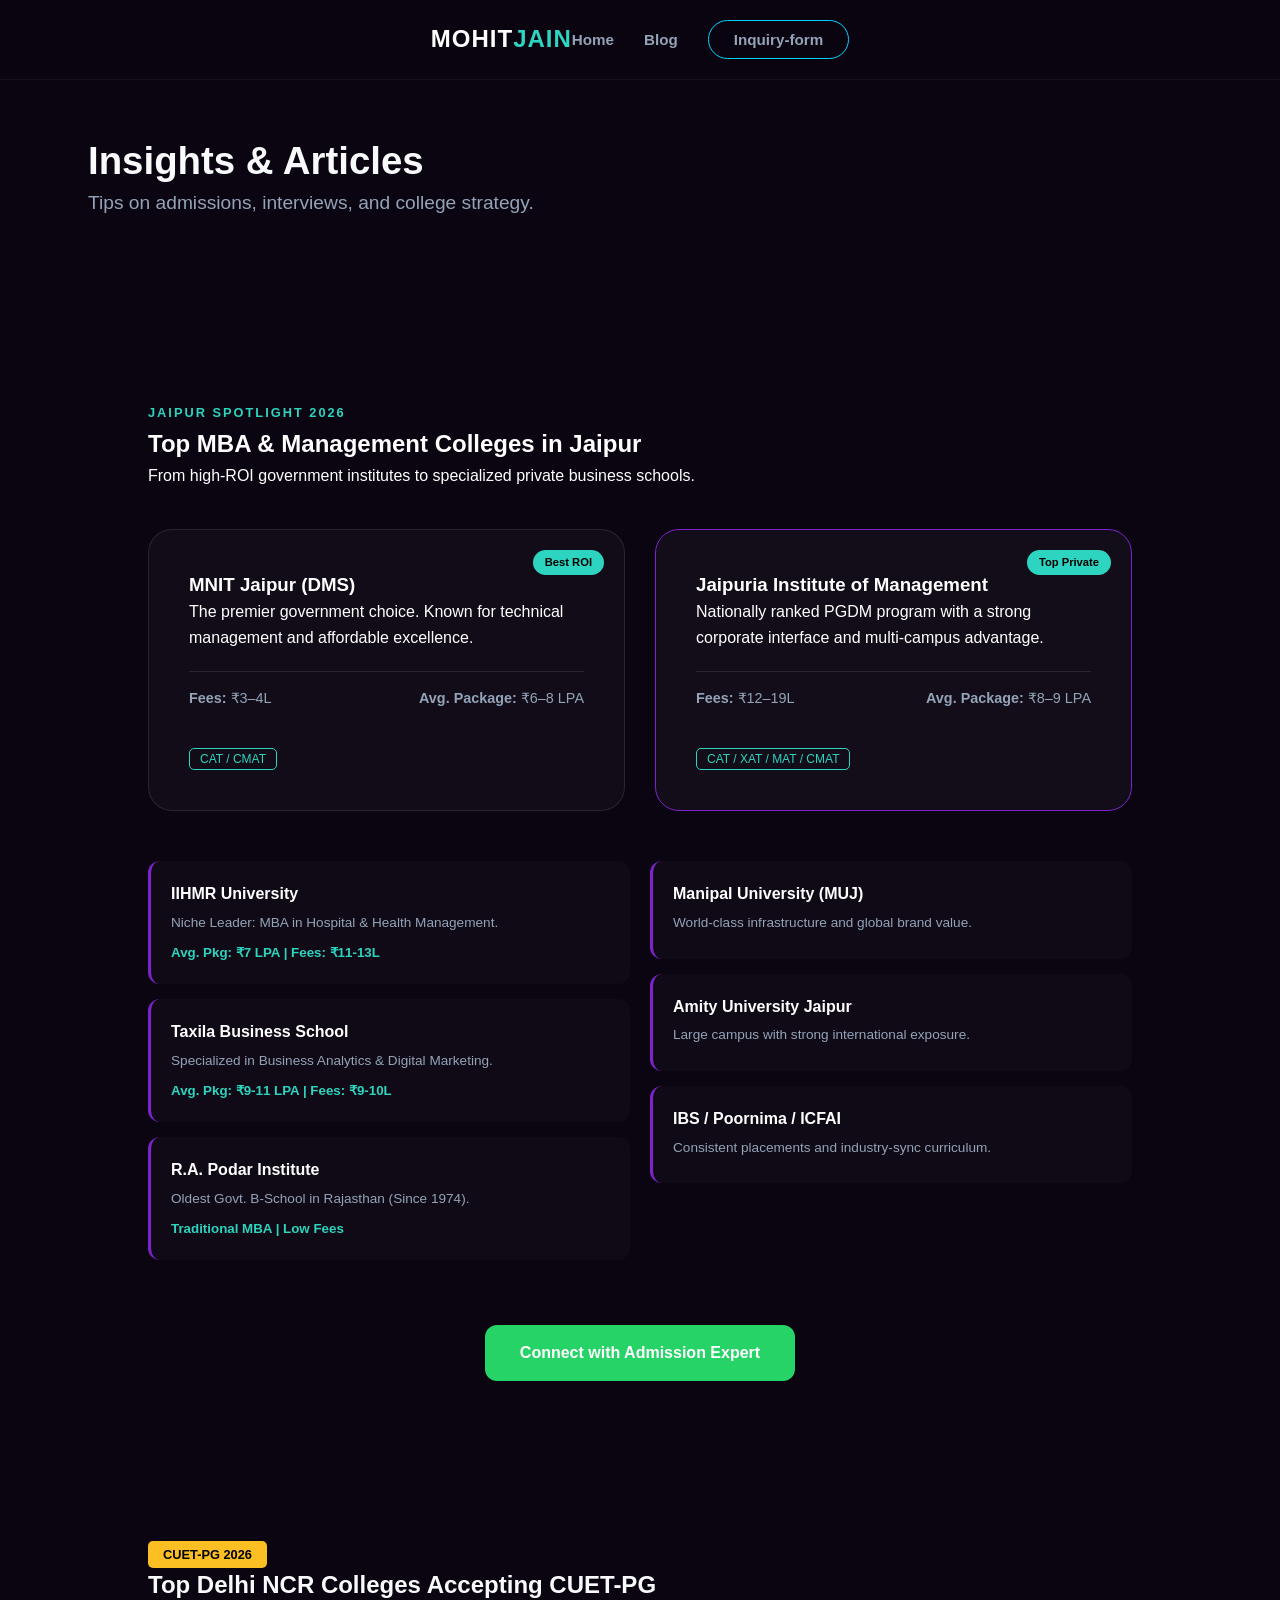
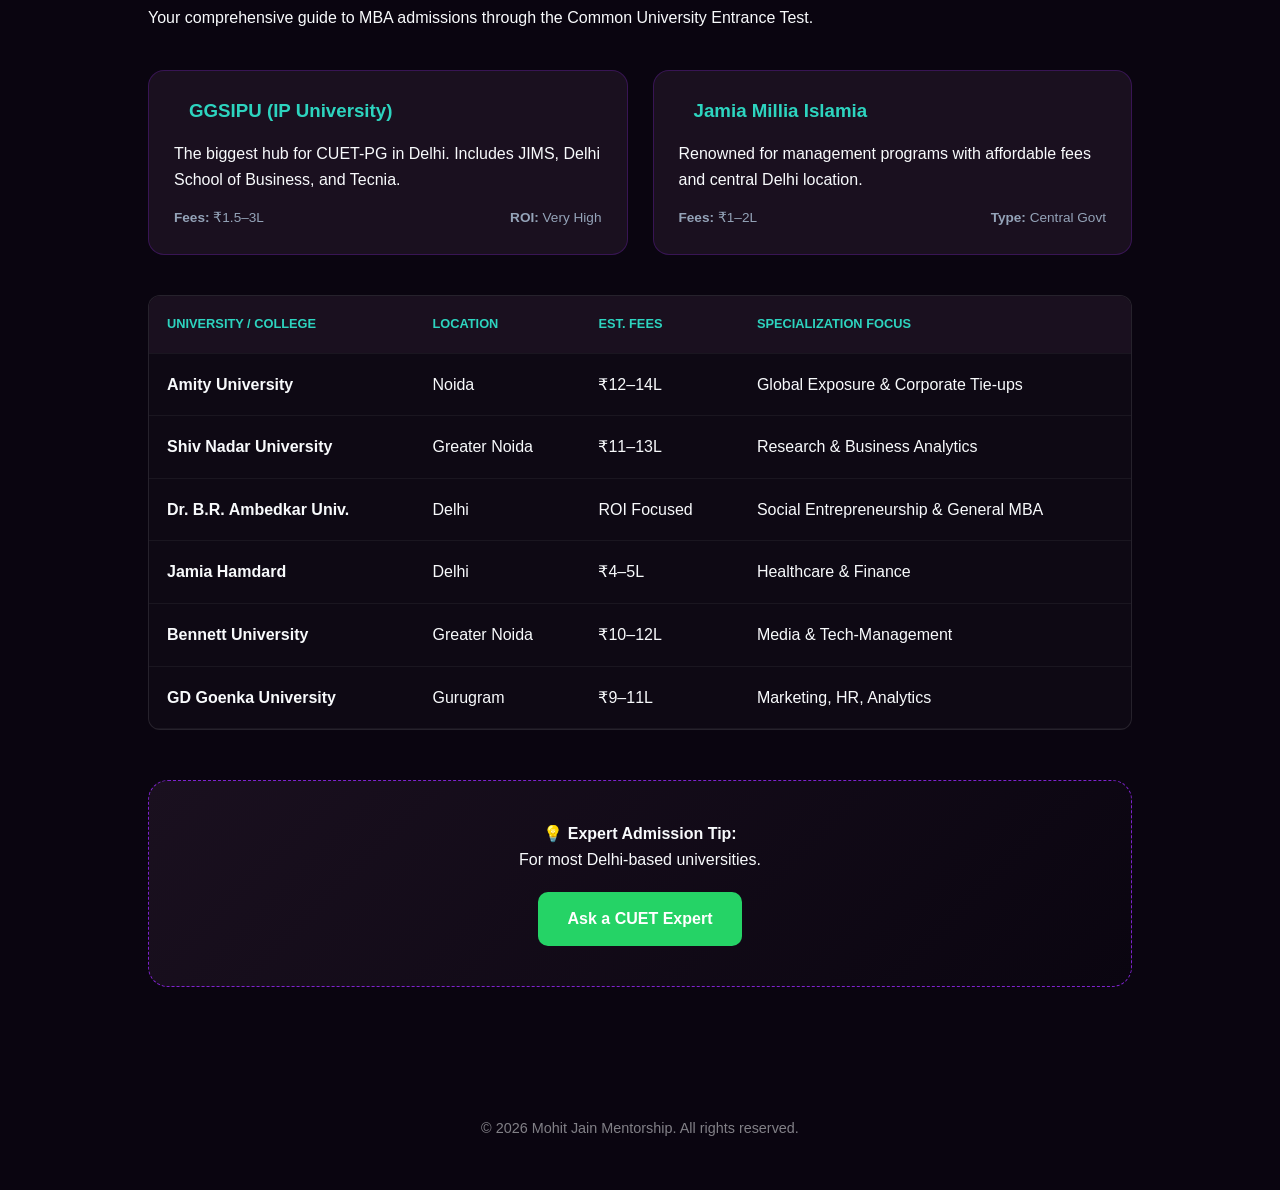
==== commit a8f0b461: "Add files via upload" ====
--- a/blog.html
+++ b/blog.html
@@ -44,8 +44,6 @@
         </section>
     </main>
 
-   
-
 <section id="jaipur-mba" class="city-blog-section">
     <div class="container">
         <header class="blog-header">
@@ -220,8 +218,6 @@
     </div>
 </section>
 
-    
-
     <footer>
         
         <p>&copy; 2026 Mohit Jain Mentorship. All rights reserved.</p>
--- a/style.css
+++ b/style.css
@@ -891,3 +891,232 @@
     background: #128c7e;
     transform: translateY(-2px);
 }
+/* Navbar Styling */
+.navbar {
+    background-color: #0a0510; /* Plum Noir */
+    padding: 20px 5%;
+    position: sticky;
+    top: 0;
+    z-index: 1000;
+    border-bottom: 1px solid rgba(255, 255, 255, 0.05);
+}
+
+.nav-container {
+    max-width: 1200px;
+    margin: 0 auto;
+    display: flex;
+    justify-content: space-between;
+    align-items: center;
+}
+
+/* Logo Styling */
+.logo {
+    font-size: 1.5rem;
+    font-weight: 900;
+    color: #ffffff;
+    text-decoration: none; /* Removes the underline */
+    letter-spacing: 1px;
+    transition: 0.3s ease;
+    text-transform: uppercase;
+}
+
+.logo span {
+    color: #2dd4bf; /* Teal Accent */
+}
+
+/* Hover effect to show interactivity */
+.logo:hover {
+    opacity: 0.8;
+    transform: scale(1.02);
+}
+
+/* Nav Links Styling */
+.nav-links {
+    display: flex;
+    list-style: none;
+    gap: 30px;
+}
+
+.nav-links a {
+    color: #94a3b8;
+    text-decoration: none;
+    font-weight: 600;
+    font-size: 0.95rem;
+    transition: 0.3s;
+}
+
+.nav-links a:hover {
+    color: #2dd4bf;
+}
+
+/* Mobile Responsiveness */
+@media (max-width: 768px) {
+    .nav-links {
+        display: none; /* Hide links on mobile to save space */
+    }
+}
+/* Desktop Navbar Base */
+.navbar {
+    height: 80px;
+    background: #0a0510;
+    display: flex;
+    align-items: center;
+    position: sticky;
+    top: 0;
+    z-index: 2000;
+}
+
+.nav-container {
+    width: 100%;
+    max-width: 1200px;
+    margin: 0 auto;
+    display: flex;
+    justify-content: space-between;
+    padding: 0 40px;
+}
+
+.nav-links {
+    display: flex;
+    list-style: none;
+    gap: 30px;
+}
+
+.nav-item {
+    color: white;
+    text-decoration: none;
+    font-weight: 500;
+}
+
+/* --- Mobile Side Menu Logic --- */
+@media (max-width: 768px) {
+    .nav-links {
+        position: fixed;
+        top: 0;
+        right: -100%; /* Hidden off-screen to the right */
+        width: 280px;  /* Width of the side menu */
+        height: 100vh;
+        background: #1a101f; /* Plum Noir background */
+        flex-direction: column;
+        padding: 100px 40px;
+        transition: 0.4s cubic-bezier(0.77,0.2,0.05,1.0);
+        z-index: 2001;
+        box-shadow: -10px 0 30px rgba(0,0,0,0.5);
+    }
+
+    /* When the 'active' class is added via JS */
+    .nav-links.active {
+        right: 0;
+    }
+
+    .nav-item {
+        font-size: 1.2rem;
+        display: block;
+        padding: 15px 0;
+    }
+
+    /* Hamburger Button Styling */
+    .menu-btn {
+        display: flex;
+        justify-content: center;
+        align-items: center;
+        width: 40px;
+        height: 40px;
+        cursor: pointer;
+        z-index: 2002;
+    }
+
+    .menu-btn__burger {
+        width: 25px;
+        height: 3px;
+        background: #fff;
+        border-radius: 5px;
+        transition: all .5s ease-in-out;
+    }
+}
+
+/* Background Overlay */
+.overlay {
+    position: fixed;
+    top: 0;
+    left: 0;
+    width: 100%;
+    height: 100%;
+    background: rgba(0,0,0,0.7);
+    visibility: hidden;
+    opacity: 0;
+    transition: 0.3s;
+    z-index: 1999;
+}
+
+.overlay.active {
+    visibility: visible;
+    opacity: 1;
+}
+
+/* General Setup */
+html { scroll-behavior: smooth; }
+body { background: #0a0510; font-family: 'Inter', sans-serif; }
+
+.navbar {
+    height: 80px;
+    background: rgba(10, 5, 16, 0.9);
+    backdrop-filter: blur(10px);
+    display: flex;
+    align-items: center;
+    position: sticky;
+    top: 0;
+    z-index: 2000;
+    border-bottom: 1px solid rgba(255,255,255,0.05);
+}
+
+.nav-container {
+    width: 100%;
+    max-width: 1200px;
+    margin: 0 auto;
+    display: flex;
+    justify-content: space-between;
+    align-items: center;
+    padding: 0 30px;
+}
+
+.logo { color: white; text-decoration: none; font-weight: 900; font-size: 1.4rem; }
+.logo span { color: #2dd4bf; }
+
+.nav-links { display: flex; list-style: none; gap: 25px; }
+.nav-item { color: #94a3b8; text-decoration: none; font-weight: 500; transition: 0.3s; }
+.nav-item:hover { color: #2dd4bf; }
+
+/* Mobile Sidebar & Glassmorphism */
+@media (max-width: 768px) {
+    .nav-links {
+        position: fixed;
+        top: 0;
+        right: -100%;
+        width: 70%;
+        height: 100vh;
+        background: rgba(26, 16, 31, 0.8); /* Semi-transparent */
+        backdrop-filter: blur(20px); /* Blur effect */
+        flex-direction: column;
+        padding: 100px 40px;
+        transition: 0.5s cubic-bezier(0.77,0.2,0.05,1.0);
+    }
+
+    .nav-links.active { right: 0; }
+    .nav-item { font-size: 1.5rem; padding: 20px 0; color: white; }
+
+    /* Hamburger Animation */
+    .menu-btn { display: flex; width: 30px; height: 30px; cursor: pointer; z-index: 2005; }
+    .menu-btn__burger { width: 30px; height: 3px; background: #fff; transition: .5s; }
+    .menu-btn__burger::before, .menu-btn__burger::after {
+        content: ''; position: absolute; width: 30px; height: 3px; background: #fff; transition: .5s;
+    }
+    .menu-btn__burger::before { transform: translateY(-10px); }
+    .menu-btn__burger::after { transform: translateY(10px); }
+
+    /* X Animation */
+    .menu-btn.open .menu-btn__burger { transform: translateX(-50px); background: transparent; }
+    .menu-btn.open .menu-btn__burger::before { transform: rotate(45deg) translate(35px, -35px); }
+    .menu-btn.open .menu-btn__burger::after { transform: rotate(-45deg) translate(35px, 35px); }
+}
+
+.overlay.active { position: fixed; top: 0; left: 0; width: 100%; height: 100%; background: rgba(0,0,0,0.6); z-index: 1999; }
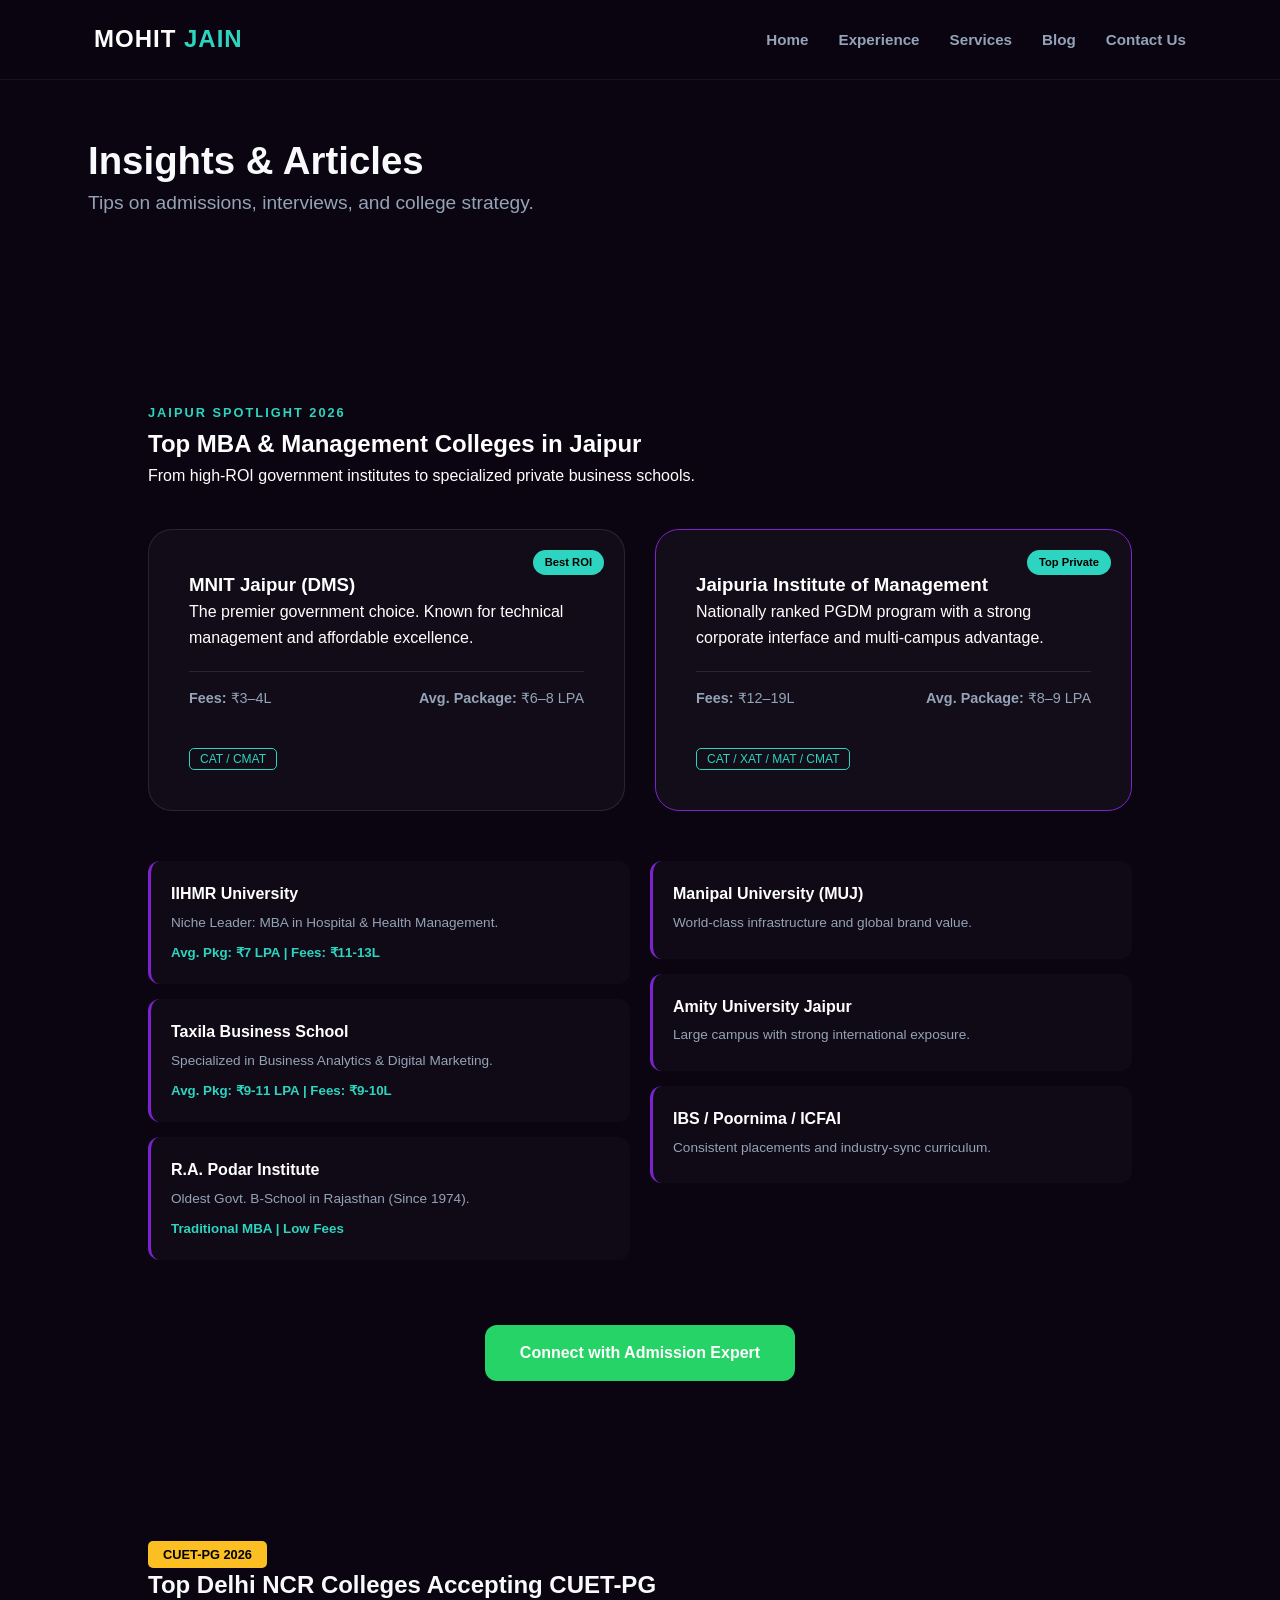
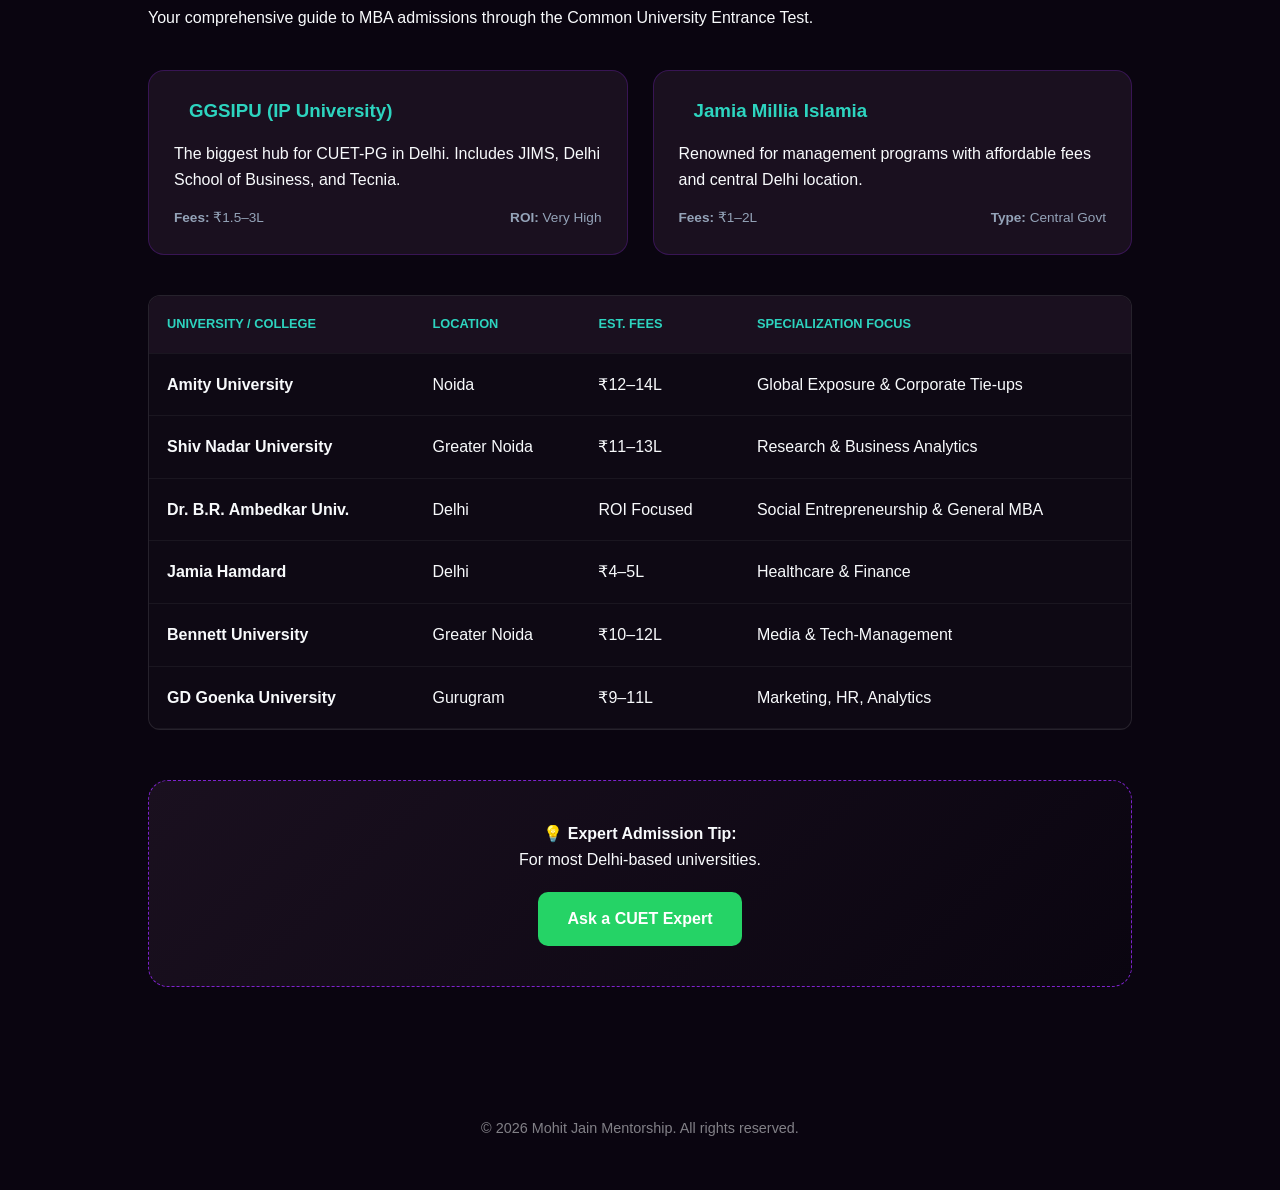
==== commit 622b054a: "Add files via upload" ====
--- a/blog.html
+++ b/blog.html
@@ -19,15 +19,22 @@
 </head>
 <body>
     <nav class="navbar">
-        <div class="container flex-nav">
-            <div class="logo">MOHIT<span>JAIN</span></div>
-            <ul class="nav-links">
-                <li><a href="index.html" class="nav-item">Home</a></li>
-                <li><a href="blog.html" class="nav-item">Blog</a></li>
-                <li><a href="#contact" class="btn-neon">Inquiry-form</a></li>
-            </ul>
-        </div>
-    </nav>
+    <div class="nav-container">
+        <a href="#home" class="logo">MOHIT<span> JAIN</span></a>
+
+        <div class="menu-btn" id="menu-btn">
+            <div class="menu-btn__burger"></div>
+        </div>
+
+        <ul class="nav-links" id="nav-links">
+            <li><a href="#home" class="nav-item">Home</a></li>
+            <li><a href="#experience" class="nav-item">Experience</a></li>
+            <li><a href="#services" class="nav-item">Services</a></li>
+            <li><a href="blog.html" class="nav-item">Blog</a></li>
+            <li><a href="#contact" class="nav-item">Contact Us</a></li>
+        </ul>
+    </div>
+</nav>
 
     <header class="hero blog-hero">
         <div class="container hero-inner">
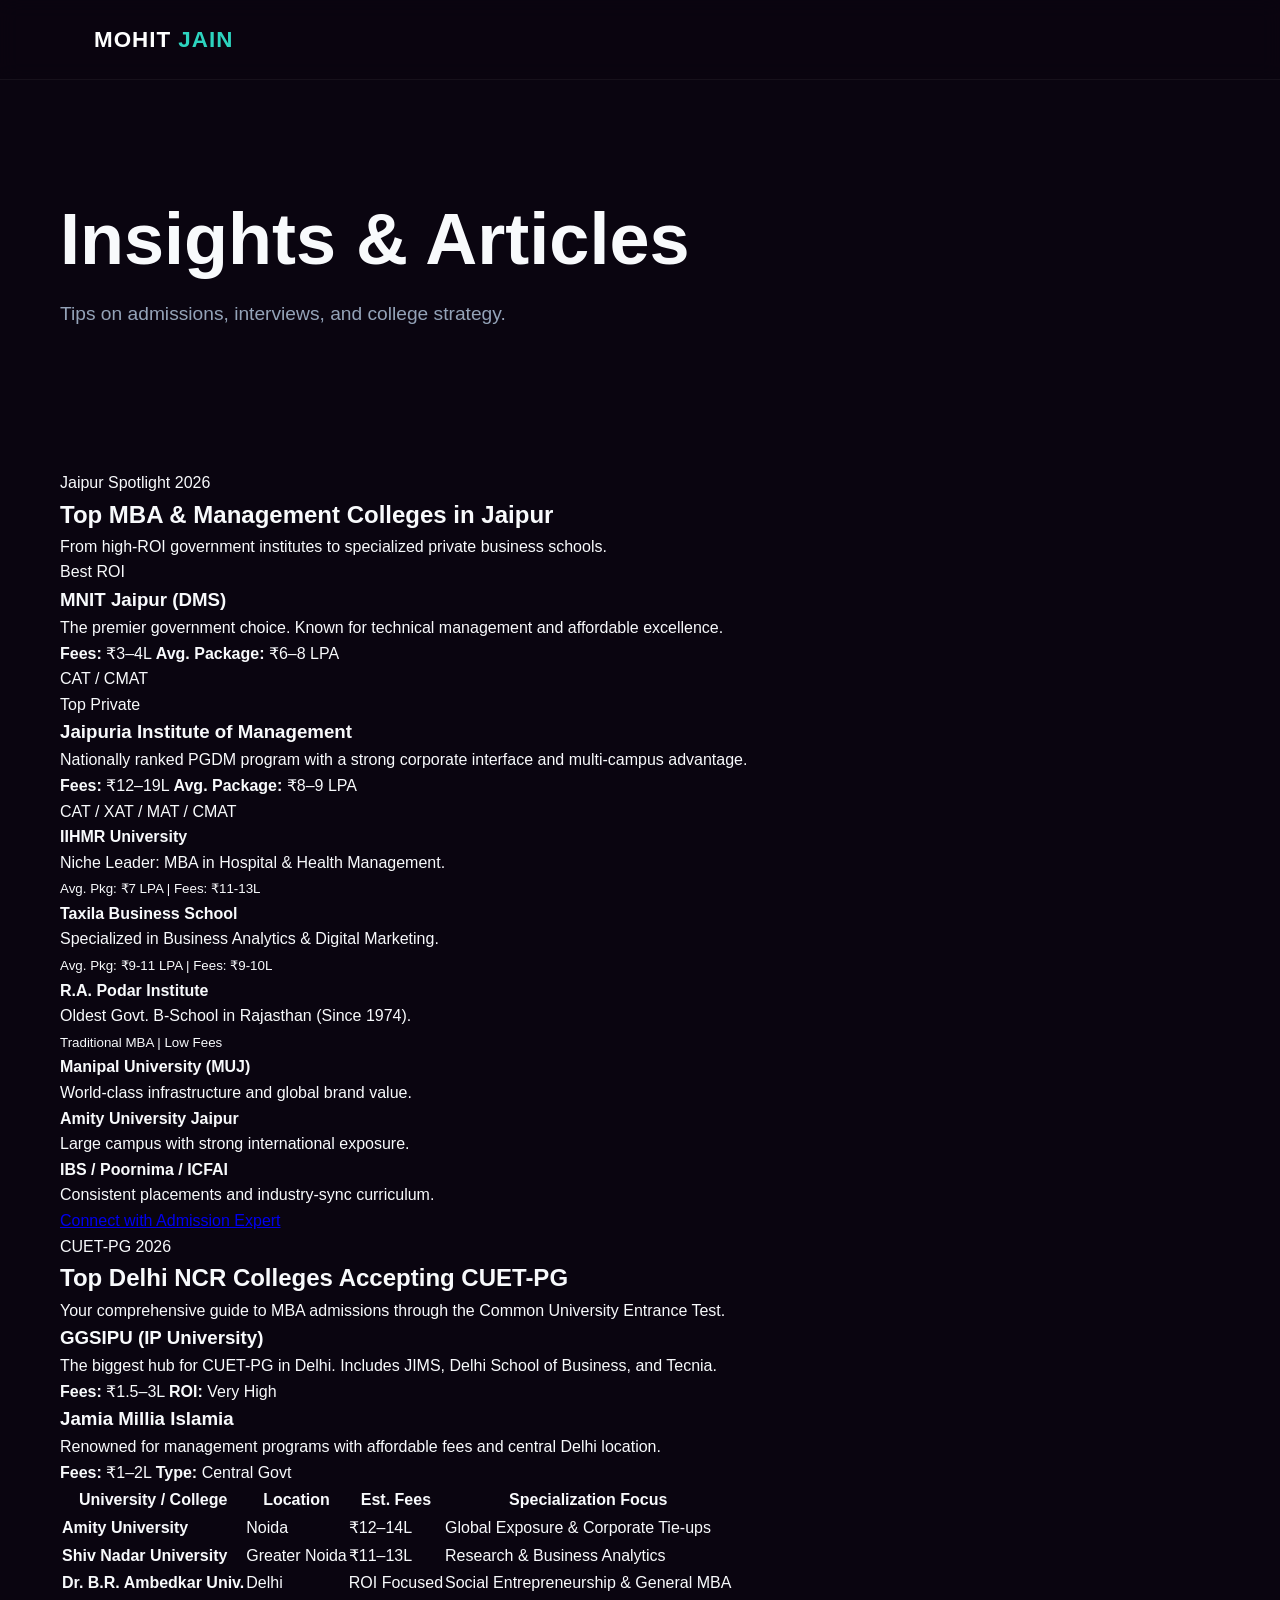
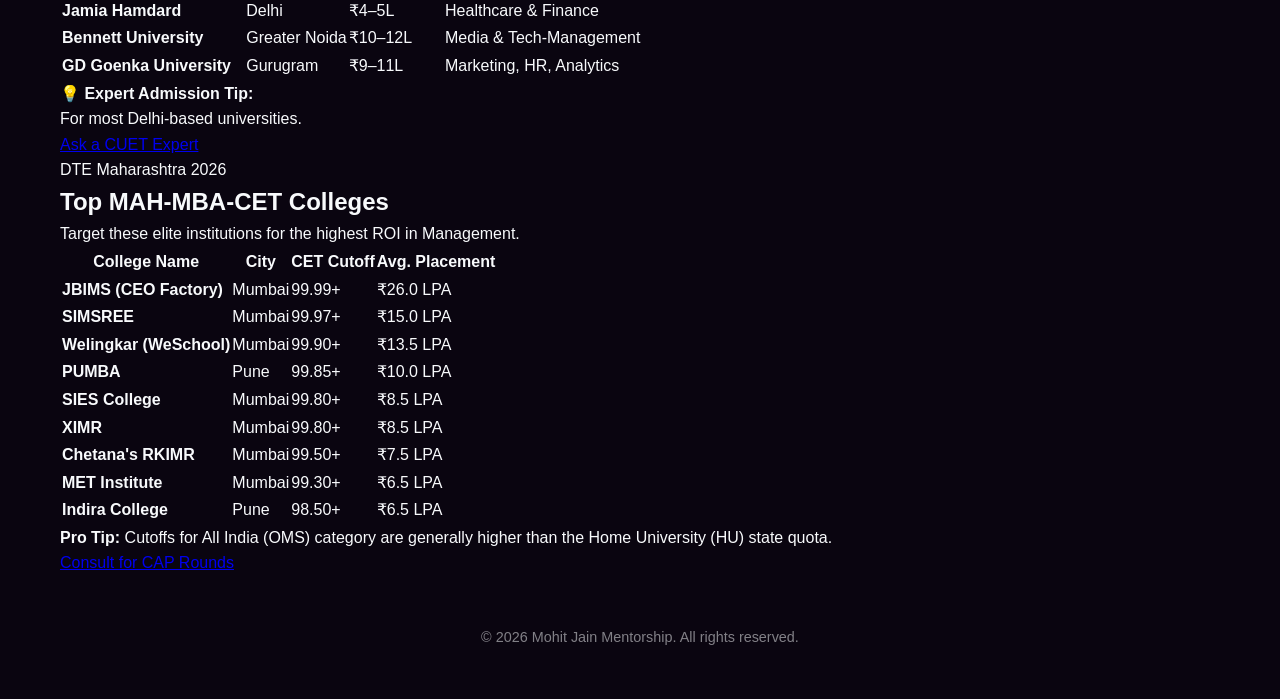
==== commit 6b165328: "Add files via upload" ====
--- a/blog.html
+++ b/blog.html
@@ -20,19 +20,13 @@
 <body>
     <nav class="navbar">
     <div class="nav-container">
-        <a href="#home" class="logo">MOHIT<span> JAIN</span></a>
+        <a href="index.html" class="logo">MOHIT<span> JAIN</span></a>
 
         <div class="menu-btn" id="menu-btn">
             <div class="menu-btn__burger"></div>
         </div>
 
-        <ul class="nav-links" id="nav-links">
-            <li><a href="#home" class="nav-item">Home</a></li>
-            <li><a href="#experience" class="nav-item">Experience</a></li>
-            <li><a href="#services" class="nav-item">Services</a></li>
-            <li><a href="blog.html" class="nav-item">Blog</a></li>
-            <li><a href="#contact" class="nav-item">Contact Us</a></li>
-        </ul>
+        
     </div>
 </nav>
 
@@ -225,6 +219,92 @@
     </div>
 </section>
 
+<section id="mhcet-mba" class="blog-section">
+    <div class="container">
+        <header class="blog-header">
+            <span class="badge">DTE Maharashtra 2026</span>
+            <h2>Top MAH-MBA-CET Colleges</h2>
+            <p>Target these elite institutions for the highest ROI in Management.</p>
+        </header>
+
+        <div class="table-container glass-morph">
+            <table class="mhcet-table">
+                <thead>
+                    <tr>
+                        <th>College Name</th>
+                        <th>City</th>
+                        <th>CET Cutoff</th>
+                        <th>Avg. Placement</th>
+                    </tr>
+                </thead>
+                <tbody>
+                    <tr class="top-tier">
+                        <td><strong>JBIMS (CEO Factory)</strong></td>
+                        <td>Mumbai</td>
+                        <td><span class="cutoff-pill">99.99+</span></td>
+                        <td>₹26.0 LPA</td>
+                    </tr>
+                    <tr>
+                        <td><strong>SIMSREE</strong></td>
+                        <td>Mumbai</td>
+                        <td><span class="cutoff-pill">99.97+</span></td>
+                        <td>₹15.0 LPA</td>
+                    </tr>
+                    <tr>
+                        <td><strong>Welingkar (WeSchool)</strong></td>
+                        <td>Mumbai</td>
+                        <td><span class="cutoff-pill">99.90+</span></td>
+                        <td>₹13.5 LPA</td>
+                    </tr>
+                    <tr>
+                        <td><strong>PUMBA</strong></td>
+                        <td>Pune</td>
+                        <td><span class="cutoff-pill">99.85+</span></td>
+                        <td>₹10.0 LPA</td>
+                    </tr>
+                    <tr>
+                        <td><strong>SIES College</strong></td>
+                        <td>Mumbai</td>
+                        <td><span class="cutoff-pill">99.80+</span></td>
+                        <td>₹8.5 LPA</td>
+                    </tr>
+                    <tr>
+                        <td><strong>XIMR</strong></td>
+                        <td>Mumbai</td>
+                        <td><span class="cutoff-pill">99.80+</span></td>
+                        <td>₹8.5 LPA</td>
+                    </tr>
+                    <tr>
+                        <td><strong>Chetana's RKIMR</strong></td>
+                        <td>Mumbai</td>
+                        <td><span class="cutoff-pill">99.50+</span></td>
+                        <td>₹7.5 LPA</td>
+                    </tr>
+                    <tr>
+                        <td><strong>MET Institute</strong></td>
+                        <td>Mumbai</td>
+                        <td><span class="cutoff-pill">99.30+</span></td>
+                        <td>₹6.5 LPA</td>
+                    </tr>
+                    <tr>
+                        <td><strong>Indira College</strong></td>
+                        <td>Pune</td>
+                        <td><span class="cutoff-pill">98.50+</span></td>
+                        <td>₹6.5 LPA</td>
+                    </tr>
+                </tbody>
+            </table>
+        </div>
+
+        <div class="blog-footer-note">
+            <p><i class="fas fa-info-circle"></i> <strong>Pro Tip:</strong> Cutoffs for All India (OMS) category are generally higher than the Home University (HU) state quota.</p>
+            <a href="https://wa.me/91XXXXXXXXXX?text=Help%20me%20with%20MHCET%20Cap%20Round%20Counselling" class="btn-wa">
+                Consult for CAP Rounds <i class="fab fa-whatsapp"></i>
+            </a>
+        </div>
+    </div>
+</section>
+
     <footer>
         
         <p>&copy; 2026 Mohit Jain Mentorship. All rights reserved.</p>
--- a/style.css
+++ b/style.css
@@ -1119,4 +1119,57 @@
     .menu-btn.open .menu-btn__burger::after { transform: rotate(-45deg) translate(35px, 35px); }
 }
 
-.overlay.active { position: fixed; top: 0; left: 0; width: 100%; height: 100%; background: rgba(0,0,0,0.6); z-index: 1999; }+.overlay.active { position: fixed; top: 0; left: 0; width: 100%; height: 100%; background: rgba(0,0,0,0.6); z-index: 1999; }
+/* --- News Section Styling --- */
+.news-section { padding: 80px 0; background: var(--bg-color); }
+.news-title { text-align: center; margin-bottom: 50px; }
+
+.news-grid {
+    display: grid;
+    grid-template-columns: repeat(auto-fit, minmax(300px, 1fr));
+    gap: 30px;
+    padding: 0 20px;
+}
+
+.news-card {
+    background: var(--card-bg);
+    padding: 30px;
+    border-radius: 16px;
+    border: 1px solid rgba(255, 255, 255, 0.05);
+    transition: transform 0.3s ease, box-shadow 0.3s ease;
+    position: relative;
+    overflow: hidden;
+}
+
+.news-card:hover {
+    transform: translateY(-10px);
+    box-shadow: 0 20px 40px rgba(0, 0, 0, 0.4);
+    border-color: var(--teal);
+}
+
+.news-date { font-size: 0.8rem; color: #64748b; font-weight: 600; margin-bottom: 10px; }
+
+/* Dynamic Tags */
+.news-tag {
+    font-size: 0.7rem;
+    padding: 4px 10px;
+    border-radius: 4px;
+    font-weight: 700;
+    text-transform: uppercase;
+    float: right;
+}
+.urgent { background: #ef4444; color: white; box-shadow: 0 0 10px rgba(239, 68, 68, 0.5); }
+.info { background: #3b82f6; color: white; }
+.interview { background: var(--teal); color: #000; }
+
+.news-card h3 { font-size: 1.25rem; margin: 15px 0; line-height: 1.4; color: var(--text-color); }
+.news-card p { font-size: 0.95rem; color: #94a3b8; line-height: 1.6; margin-bottom: 20px; }
+
+.read-more {
+    text-decoration: none;
+    color: var(--teal);
+    font-weight: 600;
+    font-size: 0.9rem;
+    transition: 0.2s;
+}
+.read-more:hover { text-decoration: underline; }
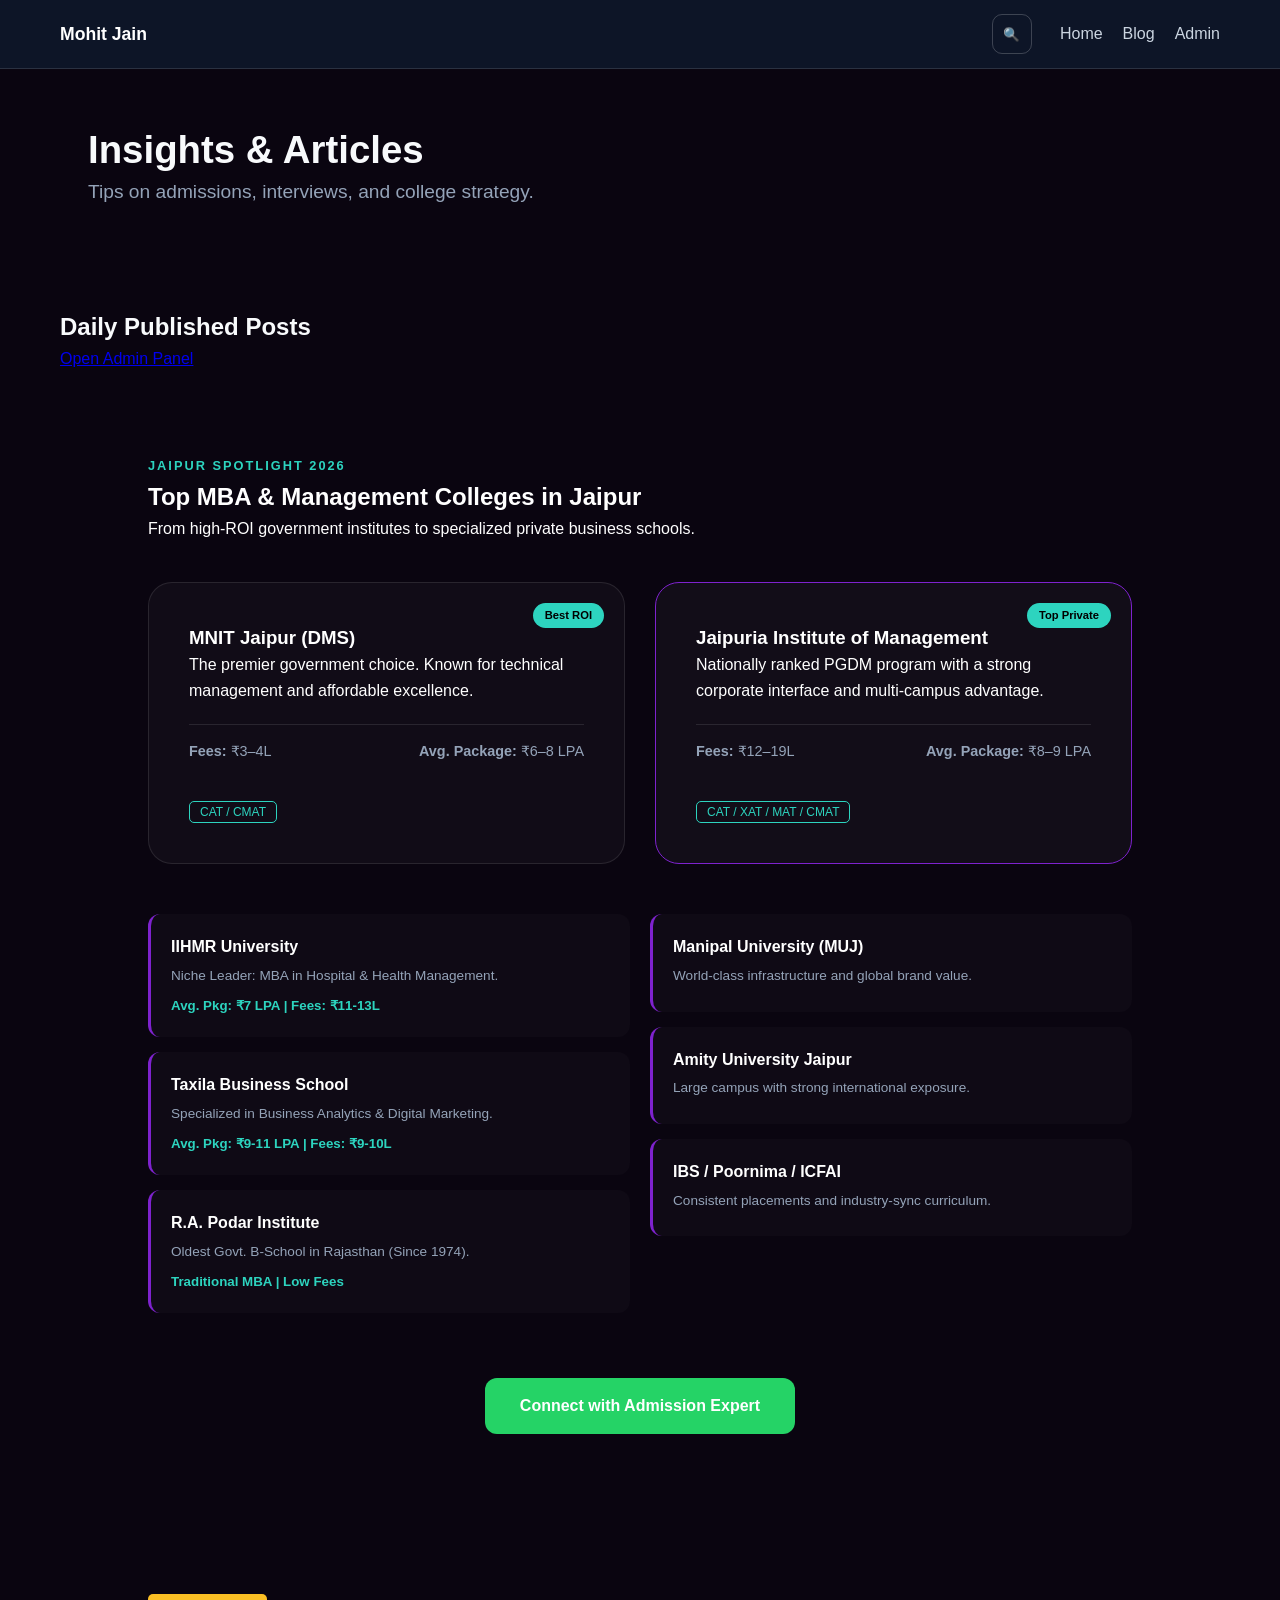
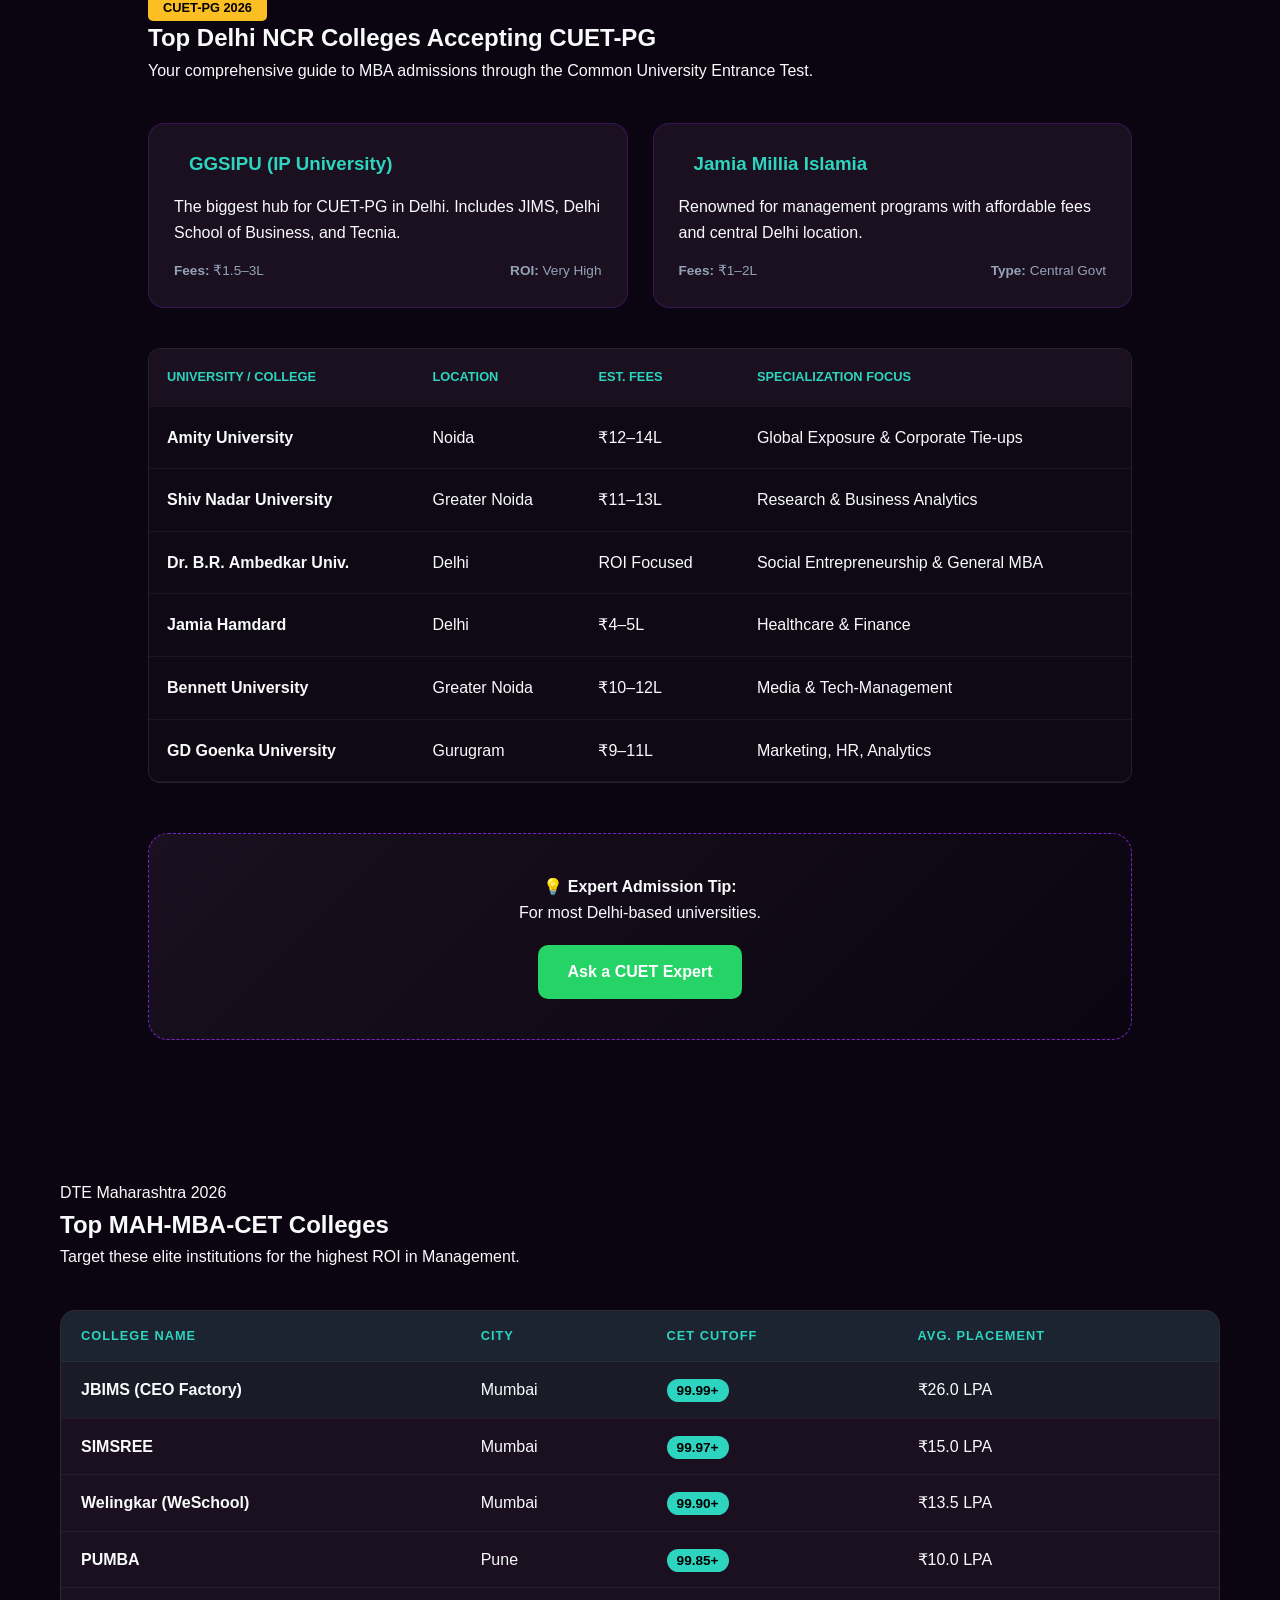
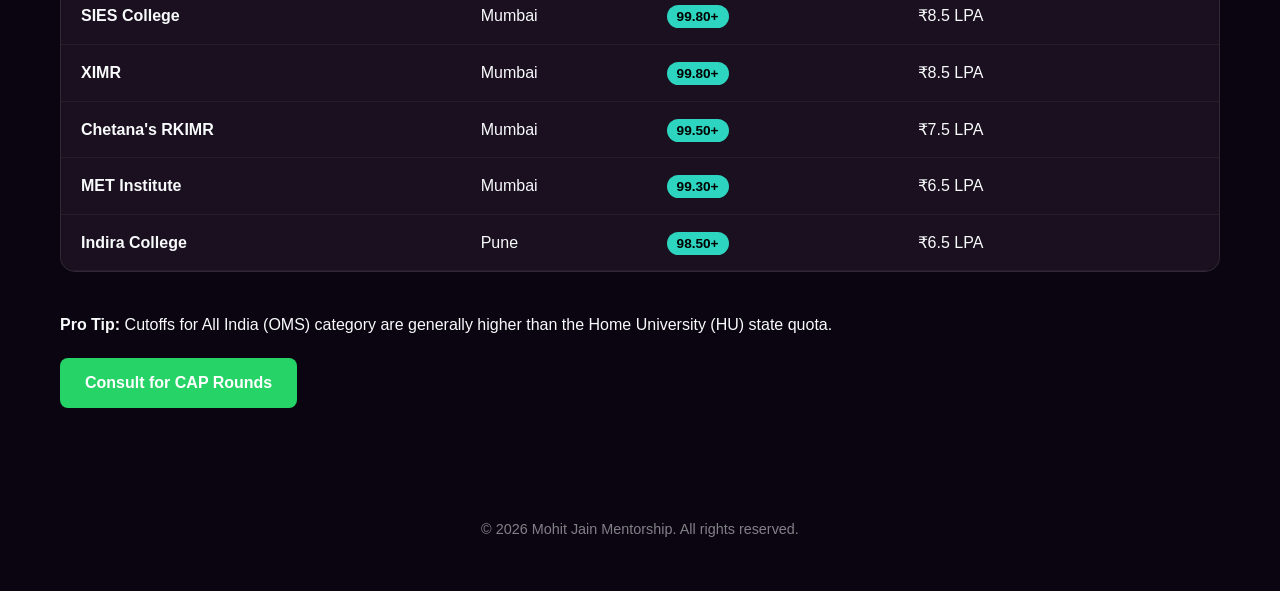
==== commit 6da62950: "Add files via upload" ====
--- a/blog.html
+++ b/blog.html
@@ -18,17 +18,28 @@
     <link rel="stylesheet" href="blog.css">
 </head>
 <body>
-    <nav class="navbar">
-    <div class="nav-container">
-        <a href="index.html" class="logo">MOHIT<span> JAIN</span></a>
-
-        <div class="menu-btn" id="menu-btn">
-            <div class="menu-btn__burger"></div>
-        </div>
-
-        
-    </div>
-</nav>
+    <nav class="mj-navbar">
+        <div class="mj-nav-inner">
+            <a href="index.html" class="mj-logo">Mohit Jain</a>
+
+            <button class="mj-search-btn" id="mjSearchBtn" aria-label="Toggle search">&#128269;</button>
+            <div class="mj-search-wrap" id="mjSearchWrap">
+                <input type="text" id="mjSearchInput" placeholder="Search pages..." />
+            </div>
+
+            <button class="mj-hamburger" id="mjHamburger" aria-label="Toggle menu" aria-expanded="false">
+                <span></span>
+                <span></span>
+                <span></span>
+            </button>
+
+            <ul class="mj-nav-links" id="mjNavLinks">
+                <li><a href="index.html">Home</a></li>
+                <li><a href="blog.html">Blog</a></li>
+                <li><a href="admin.html">Admin</a></li>
+            </ul>
+        </div>
+    </nav>
 
     <header class="hero blog-hero">
         <div class="container hero-inner">
@@ -41,9 +52,15 @@
         </div>
     </header>
 
-         
-        </section>
-    </main>
+    <section class="daily-blog-section">
+        <div class="container">
+            <div class="daily-blog-head">
+                <h2>Daily Published Posts</h2>
+                <a href="admin.html" class="daily-admin-link">Open Admin Panel</a>
+            </div>
+            <div id="dailyPostsList" class="daily-posts-grid"></div>
+        </div>
+    </section>
 
 <section id="jaipur-mba" class="city-blog-section">
     <div class="container">
@@ -305,10 +322,45 @@
     </div>
 </section>
 
+
+
     <footer>
         
         <p>&copy; 2026 Mohit Jain Mentorship. All rights reserved.</p>
     </footer>
+    <script src="scripts/blog-store.js"></script>
+    <script src="scripts/blog-feed.js"></script>
+    <script>
+        const mjHamburger = document.getElementById('mjHamburger');
+        const mjNavLinks = document.getElementById('mjNavLinks');
+        const mjSearchBtn = document.getElementById('mjSearchBtn');
+        const mjSearchWrap = document.getElementById('mjSearchWrap');
+        const mjSearchInput = document.getElementById('mjSearchInput');
+
+        if (mjHamburger && mjNavLinks) {
+            mjHamburger.addEventListener('click', () => {
+                mjNavLinks.classList.toggle('active');
+                mjHamburger.classList.toggle('active');
+                mjHamburger.setAttribute('aria-expanded', mjNavLinks.classList.contains('active'));
+            });
+        }
+
+        if (mjSearchBtn && mjSearchWrap) {
+            mjSearchBtn.addEventListener('click', () => {
+                mjSearchWrap.classList.toggle('active');
+                if (mjSearchWrap.classList.contains('active') && mjSearchInput) mjSearchInput.focus();
+            });
+        }
+
+        document.querySelectorAll('#mjNavLinks a').forEach((link) => {
+            link.addEventListener('click', () => {
+                if (mjNavLinks && mjHamburger) {
+                    mjNavLinks.classList.remove('active');
+                    mjHamburger.classList.remove('active');
+                    mjHamburger.setAttribute('aria-expanded', 'false');
+                }
+            });
+        });
+    </script>
 </body>
 </html>
-
--- a/style.css
+++ b/style.css
@@ -1120,6 +1120,7 @@
 }
 
 .overlay.active { position: fixed; top: 0; left: 0; width: 100%; height: 100%; background: rgba(0,0,0,0.6); z-index: 1999; }
+
 /* --- News Section Styling --- */
 .news-section { padding: 80px 0; background: var(--bg-color); }
 .news-title { text-align: center; margin-bottom: 50px; }
@@ -1172,4 +1173,434 @@
     font-size: 0.9rem;
     transition: 0.2s;
 }
-.read-more:hover { text-decoration: underline; }+.read-more:hover { text-decoration: underline; }
+/* --- Mobile Responsive Styles --- */
+@media screen and (max-width: 768px) {
+    
+    /* 1. Fix Container Padding */
+    .container {
+        width: 95%;
+        padding: 0 15px;
+    }
+
+    /* 2. Stack Columns Vertically */
+    /* If you used Flexbox for your news or college cards */
+    .news-grid, .services-grid, .nav-container {
+        flex-direction: column;
+        text-align: center;
+    }
+
+    /* 3. Make the Navigation Mobile-Friendly */
+    .nav-links {
+        display: none; /* Hide standard links to use a Menu button later */
+        flex-direction: column;
+        width: 100%;
+        background: var(--card-bg);
+    }
+
+    /* 4. Adjust Font Sizes for Small Screens */
+    h1 { font-size: 1.8rem; }
+    h2 { font-size: 1.5rem; }
+    p { font-size: 1rem; line-height: 1.6; }
+
+    /* 5. Fix the MHCET Table (Add horizontal scroll) */
+    .table-container {
+        display: block;
+        overflow-x: auto;
+        white-space: nowrap;
+    }
+
+    /* 6. Buttons should be larger for thumbs (Tap Targets) */
+    .btn, .read-more {
+        display: block;
+        width: 100%;
+        padding: 15px;
+        margin: 10px 0;
+    }
+}
+img { max-width: 100%; height: auto; }
+body { overflow-x: hidden; }
+
+/* --- General Styles --- */
+* { margin: 0; padding: 0; box-sizing: border-box; font-family: 'Arial', sans-serif; }
+
+.navbar {
+    background: #1a1a1a;
+    height: 80px;
+    display: flex;
+    justify-content: center;
+    align-items: center;
+    position: sticky;
+    top: 0;
+    z-index: 999;
+}
+
+.nav-container {
+    display: flex;
+    justify-content: space-between;
+    width: 100%;
+    max-width: 1200px;
+    padding: 0 30px;
+}
+
+.logo {
+    color: #fff;
+    font-size: 1.5rem;
+    text-decoration: none;
+    font-weight: bold;
+}
+
+.logo span { color: #2dd4bf; /* Teal color for Jain */ }
+
+.nav-menu {
+    display: flex;
+    list-style: none;
+    align-items: center;
+}
+
+.nav-links {
+    color: #fff;
+    text-decoration: none;
+    padding: 0.5rem 1rem;
+}
+
+.nav-links:hover { color: #2dd4bf; transition: 0.3s; }
+
+/* --- Mobile Responsive Styles --- */
+@media screen and (max-width: 768px) {
+    .nav-menu {
+        display: none; /* Hide by default on mobile */
+        flex-direction: column;
+        width: 100%;
+        position: absolute;
+        top: 80px;
+        left: 0;
+        background: #1a1a1a;
+    }
+
+    .nav-menu.active {
+        display: flex; /* Show when 'active' class is added via JS */
+    }
+
+    .nav-item { width: 100%; text-align: center; }
+
+    .nav-links {
+        display: block;
+        padding: 2rem;
+        width: 100%;
+    }
+
+    /* Hamburger bars */
+    .menu-toggle {
+        display: block;
+        cursor: pointer;
+    }
+
+    .bar {
+        display: block;
+        width: 25px;
+        height: 3px;
+        margin: 5px auto;
+        background: #fff;
+        transition: 0.3s;
+    }
+}
+:root {
+    --primary: #2dd4bf; /* Teal Accent */
+    --glass: rgba(15, 23, 42, 0.8);
+}
+
+.glass-nav {
+    position: fixed;
+    top: 0;
+    width: 100%;
+    height: 80px;
+    background: var(--glass);
+    backdrop-filter: blur(12px);
+    border-bottom: 1px solid rgba(255, 255, 255, 0.1);
+    display: flex;
+    align-items: center;
+    z-index: 10000;
+}
+
+.nav-container {
+    width: 90%;
+    max-width: 1200px;
+    margin: 0 auto;
+    display: flex;
+    justify-content: space-between;
+    align-items: center;
+}
+
+.logo { color: #fff; font-size: 1.5rem; text-decoration: none; font-weight: 800; }
+.logo span { color: var(--primary); }
+
+.nav-links { display: flex; list-style: none; gap: 30px; }
+.nav-links a { color: #cbd5e1; text-decoration: none; font-weight: 500; transition: 0.3s; }
+.nav-links a:hover { color: var(--primary); }
+
+/* Search Box Graphic */
+.search-box {
+    display: flex;
+    align-items: center;
+    background: rgba(255, 255, 255, 0.05);
+    padding: 8px 15px;
+    border-radius: 50px;
+    border: 1px solid rgba(255, 255, 255, 0.1);
+}
+.search-box input {
+    background: transparent;
+    border: none;
+    color: #fff;
+    outline: none;
+    width: 120px;
+    font-size: 0.9rem;
+}
+
+/* Hamburger Animation */
+.hamburger {
+    display: none;
+    cursor: pointer;
+    flex-direction: column;
+    gap: 6px;
+}
+.line { width: 28px; height: 3px; background: #fff; border-radius: 10px; transition: 0.4s; }
+
+/* Mobile Menu Styles */
+@media (max-width: 768px) {
+    .nav-links, .search-box { display: none; }
+    .hamburger { display: flex; }
+
+    .mobile-dropdown {
+        position: absolute;
+        top: -400px; /* Start off-screen */
+        left: 0;
+        width: 100%;
+        background: #0f172a;
+        display: flex;
+        flex-direction: column;
+        padding: 30px;
+        gap: 20px;
+        transition: 0.5s ease-in-out;
+        z-index: -1;
+    }
+    .mobile-dropdown.active { top: 80px; }
+    .mobile-dropdown a { color: #fff; text-decoration: none; font-size: 1.2rem; }
+
+    /* Hamburger "X" Animation */
+    .hamburger.is-active .line:nth-child(1) { transform: translateY(9px) rotate(45deg); }
+    .hamburger.is-active .line:nth-child(2) { opacity: 0; }
+    .hamburger.is-active .line:nth-child(3) { transform: translateY(-9px) rotate(-45deg); }
+}
+/* General Reset */
+* { margin: 0; padding: 0; box-sizing: border-box; font-family: 'Segoe UI', sans-serif; }
+
+.navbar {
+    position: fixed;
+    top: 0;
+    width: 100%;
+    height: 75px;
+    background: rgba(15, 23, 42, 0.9); /* Premium Dark Glass */
+    backdrop-filter: blur(10px);
+    border-bottom: 1px solid rgba(255, 255, 255, 0.1);
+    display: flex;
+    align-items: center;
+    z-index: 10000;
+    transition: all 0.3s ease;
+}
+
+.nav-content {
+    width: 90%;
+    max-width: 1200px;
+    margin: 0 auto;
+    display: flex;
+    justify-content: space-between;
+    align-items: center;
+}
+
+.logo { color: #fff; font-size: 1.6rem; font-weight: 800; text-decoration: none; }
+.logo span { color: #2dd4bf; }
+
+.nav-links { display: flex; list-style: none; gap: 25px; }
+.nav-links a { color: #cbd5e1; text-decoration: none; transition: 0.3s; }
+.nav-links a:hover { color: #2dd4bf; }
+
+/* Hamburger Styling */
+.hamburger {
+    display: none;
+    background: none;
+    border: none;
+    cursor: pointer;
+}
+
+.bar {
+    display: block;
+    width: 25px;
+    height: 3px;
+    margin: 5px 0;
+    background: #fff;
+    transition: 0.4s;
+}
+
+/* Mobile Dropdown Styling */
+.mobile-menu {
+    display: none; /* JavaScript will change this to flex */
+    position: absolute;
+    top: 75px;
+    left: 0;
+    width: 100%;
+    background: #0f172a;
+    flex-direction: column;
+    padding: 20px;
+    gap: 15px;
+    border-bottom: 3px solid #2dd4bf;
+}
+
+@media (max-width: 768px) {
+    .nav-links { display: none; }
+    .hamburger { display: block; }
+    
+    /* Toggle this with JS */
+    .mobile-menu.active { display: flex; }
+    
+    /* Hamburger to X Animation */
+    .hamburger.is-active .bar:nth-child(1) { transform: translateY(8px) rotate(45deg); }
+    .hamburger.is-active .bar:nth-child(2) { opacity: 0; }
+    .hamburger.is-active .bar:nth-child(3) { transform: translateY(-8px) rotate(-45deg); }
+}
+
+/* Isolated navbar with hamburger + search icon */
+.mj-navbar {
+    position: sticky;
+    top: 0;
+    z-index: 12000;
+    background: rgba(15, 23, 42, 0.92);
+    border-bottom: 1px solid rgba(255, 255, 255, 0.12);
+    backdrop-filter: blur(10px);
+}
+
+.mj-nav-inner {
+    max-width: 1200px;
+    margin: 0 auto;
+    padding: 14px 20px;
+    display: flex;
+    align-items: center;
+    gap: 14px;
+}
+
+.mj-logo {
+    color: #ffffff;
+    text-decoration: none;
+    font-size: 1.1rem;
+    font-weight: 700;
+    margin-right: auto;
+}
+
+.mj-search-btn {
+    width: 40px;
+    height: 40px;
+    border-radius: 10px;
+    border: 1px solid rgba(255, 255, 255, 0.2);
+    background: transparent;
+    color: #f8fafc;
+    cursor: pointer;
+}
+
+.mj-search-wrap {
+    width: 0;
+    opacity: 0;
+    overflow: hidden;
+    transition: width 0.25s ease, opacity 0.25s ease;
+}
+
+.mj-search-wrap.active {
+    width: 220px;
+    opacity: 1;
+}
+
+.mj-search-wrap input {
+    width: 100%;
+    height: 40px;
+    border-radius: 10px;
+    border: 1px solid rgba(255, 255, 255, 0.2);
+    background: rgba(255, 255, 255, 0.05);
+    color: #f8fafc;
+    padding: 0 12px;
+}
+
+.mj-nav-links {
+    list-style: none;
+    display: flex;
+    align-items: center;
+    gap: 20px;
+}
+
+.mj-nav-links a {
+    color: #cbd5e1;
+    text-decoration: none;
+    font-weight: 500;
+}
+
+.mj-nav-links a:hover {
+    color: #2dd4bf;
+}
+
+.mj-hamburger {
+    display: none;
+    width: 40px;
+    height: 40px;
+    border: 1px solid rgba(255, 255, 255, 0.2);
+    border-radius: 10px;
+    background: transparent;
+    cursor: pointer;
+    padding: 8px;
+}
+
+.mj-hamburger span {
+    display: block;
+    width: 100%;
+    height: 2px;
+    background: #ffffff;
+    margin: 5px 0;
+    transition: transform 0.25s ease, opacity 0.25s ease;
+}
+
+.mj-hamburger.active span:nth-child(1) {
+    transform: translateY(7px) rotate(45deg);
+}
+
+.mj-hamburger.active span:nth-child(2) {
+    opacity: 0;
+}
+
+.mj-hamburger.active span:nth-child(3) {
+    transform: translateY(-7px) rotate(-45deg);
+}
+
+@media (max-width: 820px) {
+    .mj-hamburger {
+        display: block;
+    }
+
+    .mj-nav-links {
+        position: absolute;
+        left: 0;
+        top: 100%;
+        width: 100%;
+        background: rgba(15, 23, 42, 0.98);
+        border-bottom: 1px solid rgba(255, 255, 255, 0.12);
+        display: none;
+        flex-direction: column;
+        align-items: flex-start;
+        padding: 14px 20px 20px;
+        gap: 12px;
+    }
+
+    .mj-nav-links.active {
+        display: flex;
+    }
+
+    .mj-search-wrap.active {
+        width: 160px;
+    }
+}
--- a/blog.css
+++ b/blog.css
@@ -0,0 +1,736 @@
+/* Blog specific styles */
+.blog-hero { padding: 60px 0; background: transparent; }
+.blog-hero .hero-inner { display:flex; gap:28px; align-items:center; }
+.hero-graphic img { width: 220px; height: auto; border-radius: 12px; }
+.blog-hero h1 { font-size: 2.4rem; margin: 0; }
+.blog-hero .subtitle { color: #94a3b8; margin-top:6px; }
+
+.blog-list { display: grid; grid-template-columns: 1fr; gap: 20px; margin: 36px 0; }
+.post-card { background: rgba(255,255,255,0.02); padding: 18px; border-radius: 14px; border: 1px solid rgba(255,255,255,0.04); display:flex; gap:16px; align-items:flex-start; }
+.post-thumb { width: 180px; height:120px; flex:0 0 180px; border-radius: 10px; overflow:hidden; background:#0b1220; }
+.post-thumb img { width:100%; height:100%; object-fit:cover; display:block; }
+.post-content { flex:1; }
+.post-card h2 { margin-bottom: 6px; font-size: 1.25rem; }
+.post-card .meta { color: #94a3b8; font-size: 0.85rem; margin-bottom: 10px; }
+.post-card p { color: #cbd5e1; margin-bottom: 12px; }
+.read-more { display:inline-block; background: linear-gradient(90deg,#00d2ff,#9d50bb); color:#001; padding:8px 12px; border-radius:8px; text-decoration:none; font-weight:600; }
+
+.college-list { margin: 12px 0 16px 18px; color: #cbd5e1; }
+.college-list li { margin-bottom: 8px; line-height: 1.5; }
+
+@media (min-width: 900px) {
+    .blog-list { grid-template-columns: repeat(2, 1fr); }
+}
+
+@media (max-width: 700px) {
+    .post-card { flex-direction: column; }
+    .post-thumb { width:100%; height:180px; }
+}
+
+/* Fix: when using post-card for article pages, render as normal block */
+.post-card.article-body { display: block; gap: 0; }
+.article-body { max-width: 900px; margin: 28px auto; padding: 0 18px; }
+.article-body h2 { font-size: 1.8rem; margin-bottom: 8px; }
+.article-body section { margin-bottom: 18px; }
+.article-body h3 { margin-bottom: 8px; color: #fff; }
+.article-body p { color: #cbd5e1; }
+
+/* Table styles for CMAT blog */
+.cmat-table { width: 100%; border-collapse: collapse; margin: 18px 0; background: rgba(255,255,255,0.02); border-radius: 8px; overflow: hidden; }
+.cmat-table thead { background: linear-gradient(90deg,#00d2ff,#9d50bb); color: #001; }
+.cmat-table th, .cmat-table td { padding: 12px 14px; text-align: left; border-bottom: 1px solid rgba(255,255,255,0.04); color: #cbd5e1; }
+.cmat-table tbody tr:nth-child(even) { background: rgba(255,255,255,0.01); }
+.cmat-note { color: #94a3b8; font-size: 0.9rem; margin-top: 8px; }
+
+@media (max-width: 800px) {
+    .cmat-table thead { display: none; }
+    .cmat-table, .cmat-table tbody, .cmat-table tr, .cmat-table td { display: block; width: 100%; }
+    .cmat-table tr { margin-bottom: 12px; }
+    .cmat-table td { text-align: right; padding-left: 50%; position: relative; }
+    .cmat-table td::before { content: attr(data-label); position: absolute; left: 14px; width: calc(50% - 28px); text-align: left; color: #94a3b8; }
+}
+/* Article Specific Styles */
+.article-page { background: #0a0a0c; line-height: 1.8; color: #cbd5e1; }
+.main-article { padding: 120px 20px 60px; max-width: 800px !important; }
+
+.article-header { margin-bottom: 40px; text-align: left; }
+.category-pill { background: rgba(99, 102, 241, 0.1); color: #818cf8; padding: 5px 15px; border-radius: 50px; font-size: 0.8rem; font-weight: bold; }
+.article-header h1 { font-size: 3rem; margin: 20px 0; color: #fff; line-height: 1.2; }
+
+.author-box { display: flex; align-items: center; gap: 15px; margin-top: 30px; }
+.author-img { width: 50px; height: 50px; border-radius: 50%; object-fit: cover; }
+.author-meta p { margin: 0; color: #fff; }
+.author-meta span { font-size: 0.8rem; color: #64748b; }
+
+.article-body h2 { color: #fff; margin: 40px 0 20px; font-size: 1.8rem; }
+.lead { font-size: 1.2rem; color: #94a3b8; margin-bottom: 30px; }
+
+/* Insight Quote */
+.insight-quote {
+    border-left: 4px solid #6366f1;
+    background: rgba(99, 102, 241, 0.05);
+    padding: 30px;
+    margin: 40px 0;
+    font-style: italic;
+    font-size: 1.1rem;
+    color: #e2e8f0;
+}
+
+/* Scrollable Table */
+.table-scroll { overflow-x: auto; margin: 40px 0; border-radius: 12px; border: 1px solid #1e293b; }
+.data-table { width: 100%; border-collapse: collapse; background: #0f172a; }
+.data-table th { background: #1e293b; color: #fff; padding: 15px; text-align: left; }
+.data-table td { padding: 15px; border-bottom: 1px solid #1e293b; }
+
+.cta-card { text-align: center; padding: 40px; margin-top: 60px; border: 1px solid #334155; }
+/* --- GDPI Blog Dark Theme --- */
+.blog-dark {
+    background-color: #0f172a; /* Midnight Blue */
+    color: #f8fafc;
+    padding: 80px 5%;
+    display: flex;
+    justify-content: center;
+    border-top: 1px solid rgba(255, 255, 255, 0.05);
+}
+
+.blog-container {
+    max-width: 750px;
+    text-align: center;
+}
+
+.label {
+    color: #6366f1; /* Indigo Accent */
+    text-transform: uppercase;
+    font-weight: 800;
+    font-size: 0.85rem;
+    letter-spacing: 2px;
+    display: block;
+    margin-bottom: 10px;
+}
+
+.blog-dark h2 {
+    font-size: 2.8rem;
+    margin-bottom: 35px;
+    letter-spacing: -1px;
+}
+
+/* Card Graphic Styling */
+.blog-card {
+    background: #1e293b; /* Slate Gray */
+    padding: 50px 40px;
+    border-radius: 24px;
+    border: 1px solid rgba(255, 255, 255, 0.1);
+    box-shadow: 0 25px 50px -12px rgba(0, 0, 0, 0.5);
+    transition: transform 0.3s ease;
+}
+
+.blog-card:hover {
+    transform: translateY(-5px);
+    border-color: rgba(99, 102, 241, 0.4);
+}
+
+.blog-text {
+    text-align: left;
+    line-height: 1.8;
+    color: #94a3b8; /* Dimmed text for readability */
+    margin-bottom: 35px;
+}
+
+.blog-text p {
+    margin-bottom: 15px;
+    font-size: 1.1rem;
+}
+
+.blog-text strong {
+    color: #ffffff;
+    font-weight: 600;
+    background: rgba(99, 102, 241, 0.2);
+    padding: 2px 4px;
+    border-radius: 4px;
+}
+
+/* Button Graphic */
+.blog-btn {
+    display: inline-flex;
+    align-items: center;
+    gap: 10px;
+    background: #6366f1;
+    color: white;
+    padding: 16px 35px;
+    border-radius: 12px;
+    text-decoration: none;
+    font-weight: 700;
+    font-size: 1rem;
+    transition: all 0.3s cubic-bezier(0.4, 0, 0.2, 1);
+}
+
+.blog-btn:hover {
+    background: #4f46e5;
+    box-shadow: 0 10px 20px rgba(99, 102, 241, 0.4);
+    transform: scale(1.02);
+}
+
+.blog-btn i {
+    font-size: 0.9rem;
+}
+
+/* Mobile Responsiveness */
+@media (max-width: 768px) {
+    .blog-dark h2 { font-size: 2rem; }
+    .blog-card { padding: 30px 20px; }
+}
+/* Bento Grid Blog Styling */
+.blog-bento {
+    background: #0f172a;
+    color: #fff;
+    padding: 80px 10%;
+    font-family: 'Inter', sans-serif;
+}
+
+.blog-intro { text-align: center; margin-bottom: 50px; }
+.tag { color: #6366f1; text-transform: uppercase; font-weight: bold; letter-spacing: 2px; font-size: 0.8rem; }
+.blog-intro h2 { font-size: 2.5rem; margin-top: 10px; }
+
+/* Bento Layout */
+.bento-container {
+    display: grid;
+    grid-template-columns: repeat(3, 1fr);
+    grid-template-rows: repeat(2, 200px);
+    gap: 20px;
+    margin-bottom: 40px;
+}
+
+.bento-card {
+    background: #1e293b;
+    border: 1px solid rgba(255,255,255,0.1);
+    border-radius: 20px;
+    padding: 30px;
+    transition: 0.3s;
+}
+
+.bento-card.large {
+    grid-row: span 2;
+    display: flex;
+    flex-direction: column;
+    justify-content: center;
+    border: 2px solid #6366f1;
+}
+
+.bento-card:hover { transform: scale(1.02); background: #243049; }
+.bento-card h3 { color: #6366f1; margin-bottom: 10px; }
+.highlight { display: block; margin-top: 15px; font-weight: bold; color: #fbbf24; font-size: 0.9rem; }
+
+/* Accordion Styling */
+.colleges-list { max-width: 900px; margin: 0 auto; }
+.list-item { margin-bottom: 15px; background: #1e293b; border-radius: 12px; overflow: hidden; }
+
+summary {
+    padding: 20px;
+    cursor: pointer;
+    font-weight: 600;
+    display: flex;
+    justify-content: space-between;
+    align-items: center;
+    list-style: none;
+}
+
+summary::-webkit-details-marker { display: none; }
+
+.details-content {
+    padding: 0 20px 20px;
+    color: #94a3b8;
+    line-height: 1.6;
+}
+
+.details-content ul { list-style: none; padding: 0; }
+.details-content li { margin-bottom: 10px; padding-left: 15px; border-left: 2px solid #6366f1; }
+
+@media (max-width: 768px) {
+    .bento-container { grid-template-columns: 1fr; grid-template-rows: auto; }
+    .bento-card.large { grid-row: auto; }
+}
+:root {
+    --bg-deep: #0a0510;
+    --glass-bg: rgba(255, 255, 255, 0.03);
+    --teal-accent: #2dd4bf; /* Transformative Teal */
+    --plum-accent: #7e22ce;
+}
+
+.glass-footer {
+    background-color: var(--bg-deep);
+    padding: 100px 5%;
+    display: flex;
+    justify-content: center;
+}
+
+.glass-card {
+    background: var(--glass-bg);
+    backdrop-filter: blur(15px);
+    -webkit-backdrop-filter: blur(15px);
+    border: 1px solid rgba(255, 255, 255, 0.1);
+    border-radius: 30px;
+    padding: 50px;
+    max-width: 800px;
+    width: 100%;
+    display: grid;
+    grid-template-columns: 1fr 1.5fr;
+    gap: 40px;
+    box-shadow: 0 25px 50px -12px rgba(0, 0, 0, 0.5);
+}
+
+.status-dot {
+    width: 8px;
+    height: 8px;
+    background: var(--teal-accent);
+    display: inline-block;
+    border-radius: 50%;
+    margin-bottom: 10px;
+    box-shadow: 0 0 10px var(--teal-accent);
+}
+
+.follow-content h3 { font-size: 2rem; color: #fff; margin-bottom: 10px; }
+.follow-content p { color: #94a3b8; font-size: 1rem; }
+
+.glass-form { display: flex; flex-direction: column; gap: 20px; }
+
+.input-group { display: grid; grid-template-columns: 1fr 1fr; gap: 15px; }
+.input-group input:nth-child(3) { grid-column: span 2; }
+
+.glass-form input {
+    background: rgba(255, 255, 255, 0.05);
+    border: 1px solid rgba(255, 255, 255, 0.1);
+    padding: 15px;
+    border-radius: 12px;
+    color: #fff;
+    transition: 0.3s;
+}
+
+.glass-form input:focus {
+    border-color: var(--teal-accent);
+    background: rgba(255, 255, 255, 0.08);
+}
+
+.glass-btn {
+    background: linear-gradient(135deg, var(--teal-accent), #0f766e);
+    color: #000;
+    font-weight: 800;
+    padding: 18px;
+    border: none;
+    border-radius: 12px;
+    cursor: pointer;
+    text-transform: uppercase;
+    letter-spacing: 1px;
+}
+
+@media (max-width: 768px) {
+    .glass-card { grid-template-columns: 1fr; padding: 30px; }
+    .input-group { grid-template-columns: 1fr; }
+    .input-group input:nth-child(3) { grid-column: span 1; }
+}
+/* --- Jaipur Blog Styles --- */
+.city-blog-section {
+    background-color: #0a0510; /* Plum Noir Base */
+    padding: 80px 10%;
+    color: #fff;
+}
+
+.location-tag {
+    color: #2dd4bf; /* Teal Accent */
+    font-weight: 700;
+    text-transform: uppercase;
+    letter-spacing: 2px;
+    font-size: 0.8rem;
+}
+
+.college-grid-jaipur {
+    display: grid;
+    grid-template-columns: 1fr 1fr;
+    gap: 30px;
+    margin-top: 40px;
+}
+
+.college-card-hero {
+    background: rgba(255, 255, 255, 0.03);
+    border: 1px solid rgba(255, 255, 255, 0.1);
+    padding: 40px;
+    border-radius: 24px;
+    position: relative;
+    transition: 0.3s;
+}
+
+.college-card-hero.accent { border-color: #7e22ce; } /* Plum accent */
+
+.college-card-hero:hover {
+    transform: translateY(-10px);
+    background: rgba(255, 255, 255, 0.06);
+}
+
+.card-badge {
+    position: absolute;
+    top: 20px;
+    right: 20px;
+    background: #2dd4bf;
+    color: #000;
+    padding: 4px 12px;
+    border-radius: 50px;
+    font-size: 0.7rem;
+    font-weight: 800;
+}
+
+.stats-row {
+    display: flex;
+    justify-content: space-between;
+    margin: 20px 0;
+    padding: 15px 0;
+    border-top: 1px solid rgba(255,255,255,0.1);
+    font-size: 0.9rem;
+    color: #94a3b8;
+}
+
+.exam-tag {
+    font-size: 0.75rem;
+    color: #2dd4bf;
+    border: 1px solid #2dd4bf;
+    padding: 3px 10px;
+    border-radius: 5px;
+}
+
+/* Secondary List */
+.minor-colleges-list {
+    display: grid;
+    grid-template-columns: 1fr 1fr;
+    gap: 20px;
+    margin-top: 50px;
+}
+
+.mini-card {
+    background: rgba(255,255,255,0.02);
+    padding: 20px;
+    border-radius: 12px;
+    margin-bottom: 15px;
+    border-left: 3px solid #7e22ce;
+}
+
+.mini-card h4 { margin-bottom: 5px; color: #fff; }
+.mini-card p { font-size: 0.85rem; color: #94a3b8; margin-bottom: 5px; }
+.mini-card small { color: #2dd4bf; font-weight: bold; }
+
+/* CTA */
+.blog-cta { text-align: center; margin-top: 50px; }
+.wa-btn-blog {
+    background: #25d366;
+    color: white;
+    padding: 15px 35px;
+    border-radius: 12px;
+    text-decoration: none;
+    font-weight: 700;
+    display: inline-block;
+}
+
+@media (max-width: 768px) {
+    .college-grid-jaipur, .minor-colleges-list { grid-template-columns: 1fr; }
+}
+/* --- CUET Blog Styles --- */
+.cuet-section {
+    background-color: #0a0510;
+    padding: 80px 10%;
+    color: #f8fafc;
+    font-family: 'Inter', sans-serif;
+}
+
+.exam-badge {
+    background: #fbbf24; /* Alert Yellow */
+    color: #000;
+    padding: 6px 15px;
+    border-radius: 5px;
+    font-weight: 800;
+    font-size: 0.8rem;
+    text-transform: uppercase;
+}
+
+.govt-focus-grid {
+    display: grid;
+    grid-template-columns: 1fr 1fr;
+    gap: 25px;
+    margin: 40px 0;
+}
+
+.govt-card {
+    background: #1a101f;
+    border: 1px solid rgba(126, 34, 206, 0.3);
+    border-radius: 16px;
+    padding: 25px;
+    transition: 0.3s;
+}
+
+.govt-card:hover { border-color: #2dd4bf; transform: translateY(-5px); }
+
+.card-header { display: flex; align-items: center; gap: 15px; margin-bottom: 15px; color: #2dd4bf; }
+.card-header i { font-size: 1.5rem; }
+
+.stats { display: flex; justify-content: space-between; margin-top: 15px; font-size: 0.85rem; color: #94a3b8; }
+
+/* Table Styling */
+.cuet-table-container {
+    overflow-x: auto;
+    background: rgba(255,255,255,0.02);
+    border-radius: 12px;
+    border: 1px solid rgba(255,255,255,0.1);
+}
+
+.cuet-table {
+    width: 100%;
+    border-collapse: collapse;
+}
+
+.cuet-table th, .cuet-table td {
+    padding: 18px;
+    text-align: left;
+    border-bottom: 1px solid rgba(255,255,255,0.05);
+}
+
+.cuet-table th { background: #1a101f; color: #2dd4bf; font-size: 0.8rem; text-transform: uppercase; }
+.cuet-table tr:hover { background: rgba(126, 34, 206, 0.1); }
+
+/* Pro Tip Box */
+.pro-tip-box {
+    margin-top: 50px;
+    background: linear-gradient(135deg, #1a101f, #0a0510);
+    padding: 40px;
+    border-radius: 20px;
+    text-align: center;
+    border: 1px dashed #7e22ce;
+}
+
+.wa-cuet-btn {
+    display: inline-block;
+    background: #25d366;
+    color: #fff;
+    padding: 14px 30px;
+    border-radius: 10px;
+    text-decoration: none;
+    font-weight: 700;
+    margin-top: 20px;
+}
+
+@media (max-width: 768px) {
+    .govt-focus-grid { grid-template-columns: 1fr; }
+}
+/* --- Global Reset & Colors --- */
+* { margin: 0; padding: 0; box-sizing: border-box; }
+:root {
+    --bg-dark: #0a0510;
+    --card-bg: #1a101f;
+    --teal: #2dd4bf;
+    --plum: #7e22ce;
+    --text-main: #f8fafc;
+    --text-muted: #94a3b8;
+}
+
+body {
+    background-color: var(--bg-dark);
+    color: var(--text-main);
+    font-family: 'Segoe UI', Tahoma, Geneva, Verdana, sans-serif;
+    line-height: 1.6;
+}
+
+/* --- Mobile Navigation --- */
+.navbar {
+    display: flex;
+    justify-content: space-between;
+    padding: 20px 5%;
+    background: rgba(10, 5, 16, 0.95);
+    position: sticky;
+    top: 0;
+    z-index: 100;
+}
+.logo { font-weight: 800; font-size: 1.5rem; }
+.logo span { color: var(--teal); }
+.nav-links { display: none; } /* Hidden on mobile by default */
+.nav-toggle { font-size: 1.5rem; color: var(--teal); cursor: pointer; }
+
+/* --- Blog Layout (Mobile First) --- */
+.blog-container {
+    padding: 20px 5%;
+    display: flex;
+    flex-direction: column; /* Stack vertically on mobile */
+    gap: 40px;
+}
+
+.featured-image {
+    width: 100%;
+    border-radius: 15px;
+    margin: 20px 0;
+}
+
+.post-header h1 { font-size: 1.8rem; margin: 10px 0; }
+.category-tag { color: var(--teal); font-weight: bold; font-size: 0.8rem; }
+.post-meta { font-size: 0.85rem; color: var(--text-muted); display: flex; gap: 15px; }
+
+.entry-text p { margin-bottom: 20px; font-size: 1.05rem; }
+
+/* Sidebar Widgets */
+.sidebar-widget {
+    background: var(--card-bg);
+    padding: 25px;
+    border-radius: 15px;
+    margin-bottom: 20px;
+}
+.promo-card { border: 1px solid var(--plum); text-align: center; }
+
+/* --- Desktop Enhancements (Media Query) --- */
+@media (min-width: 1024px) {
+    .blog-container {
+        flex-direction: row; /* Side-by-side on desktop */
+        max-width: 1200px;
+        margin: 0 auto;
+    }
+    
+    .post-content { flex: 2; } /* Blog takes 66% width */
+    .sidebar { flex: 1; }      /* Sidebar takes 33% width */
+    
+    .post-header h1 { font-size: 2.8rem; }
+    
+    .nav-links { display: flex; list-style: none; gap: 30px; align-items: center; }
+    .nav-toggle { display: none; }
+}
+/* --- Global Reset & Colors --- */
+* { margin: 0; padding: 0; box-sizing: border-box; }
+:root {
+    --bg-dark: #0a0510;
+    --card-bg: #1a101f;
+    --teal: #2dd4bf;
+    --plum: #7e22ce;
+    --text-main: #f8fafc;
+    --text-muted: #94a3b8;
+}
+
+body {
+    background-color: var(--bg-dark);
+    color: var(--text-main);
+    font-family: 'Segoe UI', Tahoma, Geneva, Verdana, sans-serif;
+    line-height: 1.6;
+}
+
+/* --- Mobile Navigation --- */
+.navbar {
+    display: flex;
+    justify-content: space-between;
+    padding: 20px 5%;
+    background: rgba(10, 5, 16, 0.95);
+    position: sticky;
+    top: 0;
+    z-index: 100;
+}
+.logo { font-weight: 800; font-size: 1.5rem; }
+.logo span { color: var(--teal); }
+.nav-links { display: none; } /* Hidden on mobile by default */
+.nav-toggle { font-size: 1.5rem; color: var(--teal); cursor: pointer; }
+
+/* --- Blog Layout (Mobile First) --- */
+.blog-container {
+    padding: 20px 5%;
+    display: flex;
+    flex-direction: column; /* Stack vertically on mobile */
+    gap: 40px;
+}
+
+.featured-image {
+    width: 100%;
+    border-radius: 15px;
+    margin: 20px 0;
+}
+
+.post-header h1 { font-size: 1.8rem; margin: 10px 0; }
+.category-tag { color: var(--teal); font-weight: bold; font-size: 0.8rem; }
+.post-meta { font-size: 0.85rem; color: var(--text-muted); display: flex; gap: 15px; }
+
+.entry-text p { margin-bottom: 20px; font-size: 1.05rem; }
+
+/* Sidebar Widgets */
+.sidebar-widget {
+    background: var(--card-bg);
+    padding: 25px;
+    border-radius: 15px;
+    margin-bottom: 20px;
+}
+.promo-card { border: 1px solid var(--plum); text-align: center; }
+
+/* --- Desktop Enhancements (Media Query) --- */
+@media (min-width: 1024px) {
+    .blog-container {
+        flex-direction: row; /* Side-by-side on desktop */
+        max-width: 1200px;
+        margin: 0 auto;
+    }
+    
+    .post-content { flex: 2; } /* Blog takes 66% width */
+    .sidebar { flex: 1; }      /* Sidebar takes 33% width */
+    
+    .post-header h1 { font-size: 2.8rem; }
+    
+    .nav-links { display: flex; list-style: none; gap: 30px; align-items: center; }
+    .nav-toggle { display: none; }
+}
+/* MHCET Blog Styles */
+.blog-section { padding: 60px 0; }
+
+.table-container {
+    margin: 40px auto;
+    overflow-x: auto; /* Crucial for Mobile */
+    border-radius: 15px;
+    border: 1px solid rgba(255, 255, 255, 0.1);
+}
+
+.glass-morph {
+    background: var(--card-bg);
+    backdrop-filter: blur(10px);
+}
+
+.mhcet-table {
+    width: 100%;
+    border-collapse: collapse;
+    min-width: 600px; /* Prevents squishing on tiny screens */
+}
+
+.mhcet-table th, .mhcet-table td {
+    padding: 15px 20px;
+    text-align: left;
+    border-bottom: 1px solid rgba(255, 255, 255, 0.05);
+}
+
+.mhcet-table th {
+    background: rgba(45, 212, 191, 0.1); /* Teal tint */
+    color: var(--teal);
+    text-transform: uppercase;
+    font-size: 0.8rem;
+    letter-spacing: 1px;
+}
+
+.top-tier { background: rgba(45, 212, 191, 0.05); }
+
+.cutoff-pill {
+    background: var(--teal);
+    color: #000;
+    padding: 4px 10px;
+    border-radius: 50px;
+    font-weight: 800;
+    font-size: 0.85rem;
+}
+
+.btn-wa {
+    display: inline-block;
+    background: #25d366;
+    color: white;
+    padding: 12px 25px;
+    border-radius: 8px;
+    text-decoration: none;
+    font-weight: bold;
+    margin-top: 20px;
+}
+
+/* Mobile Adjustments */
+@media (max-width: 768px) {
+    .mhcet-table th, .mhcet-table td { padding: 12px 10px; font-size: 0.9rem; }
+    .cutoff-pill { font-size: 0.75rem; }
+}
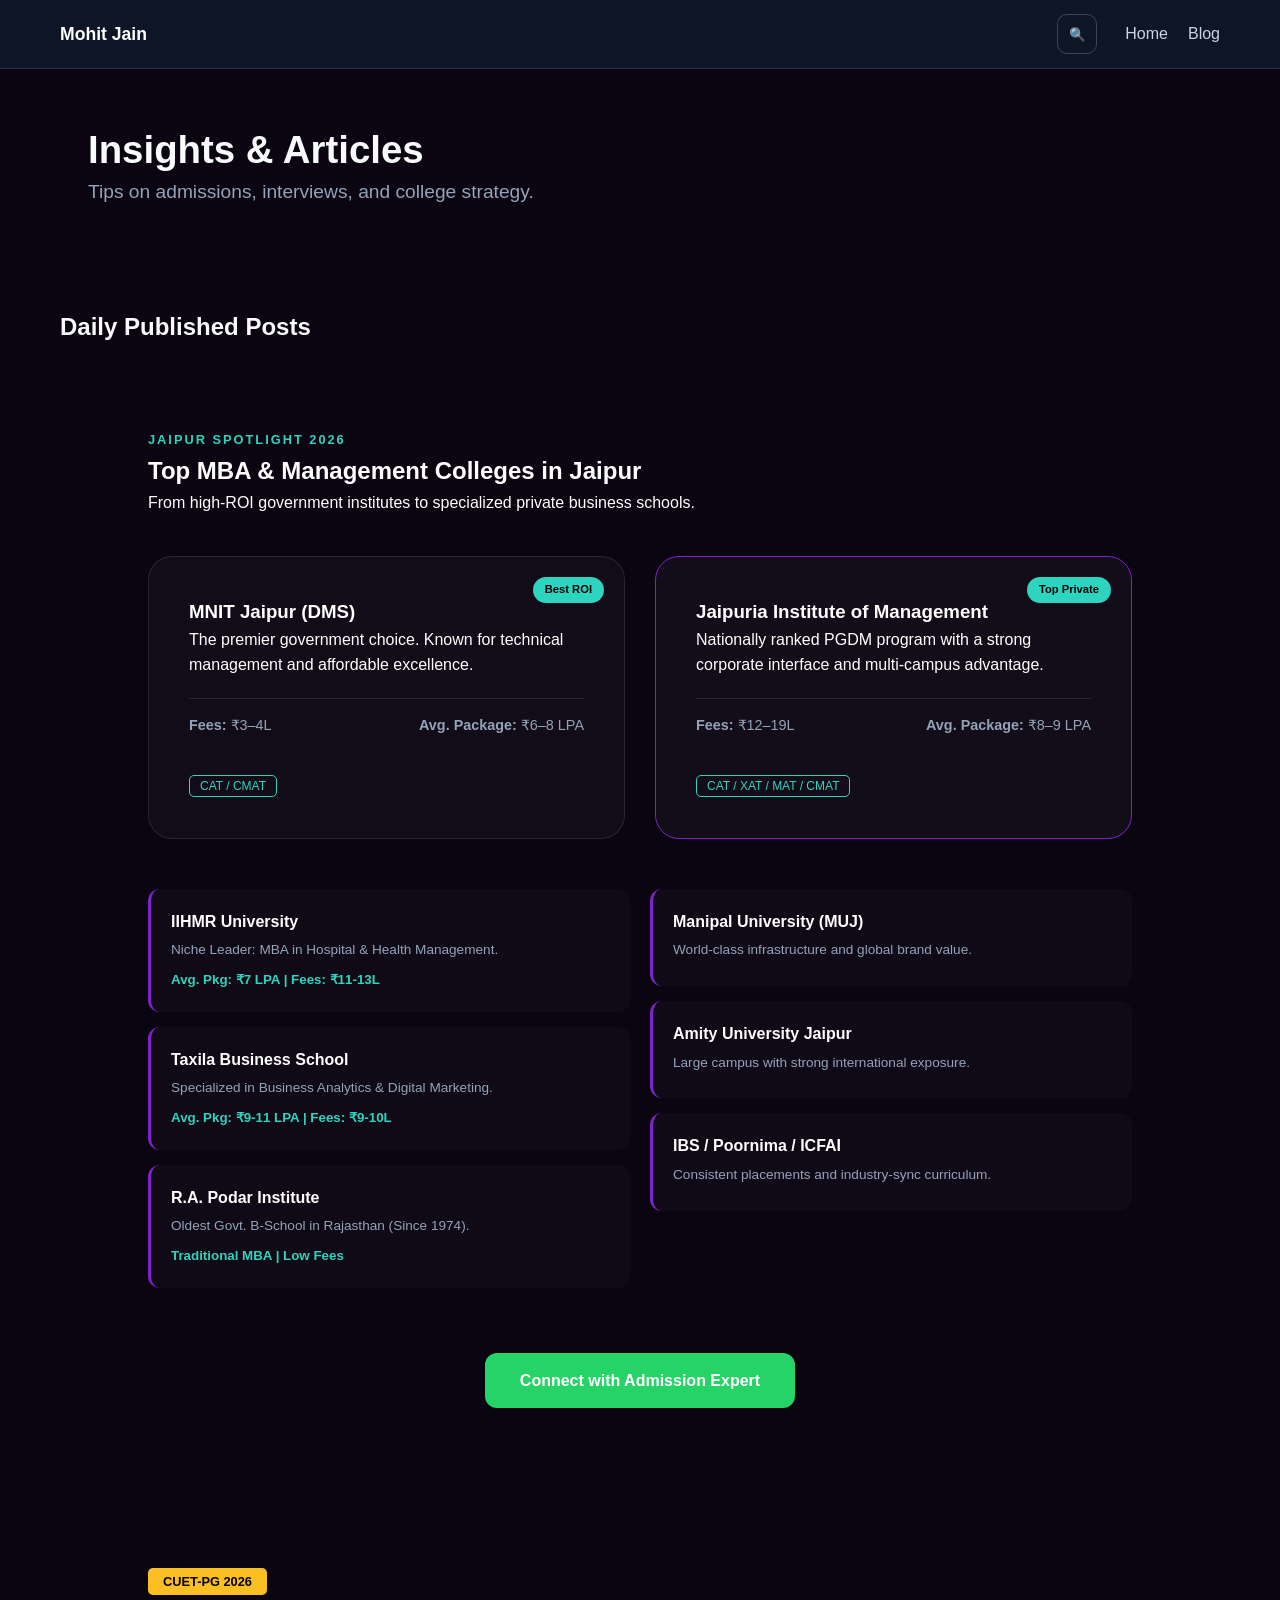
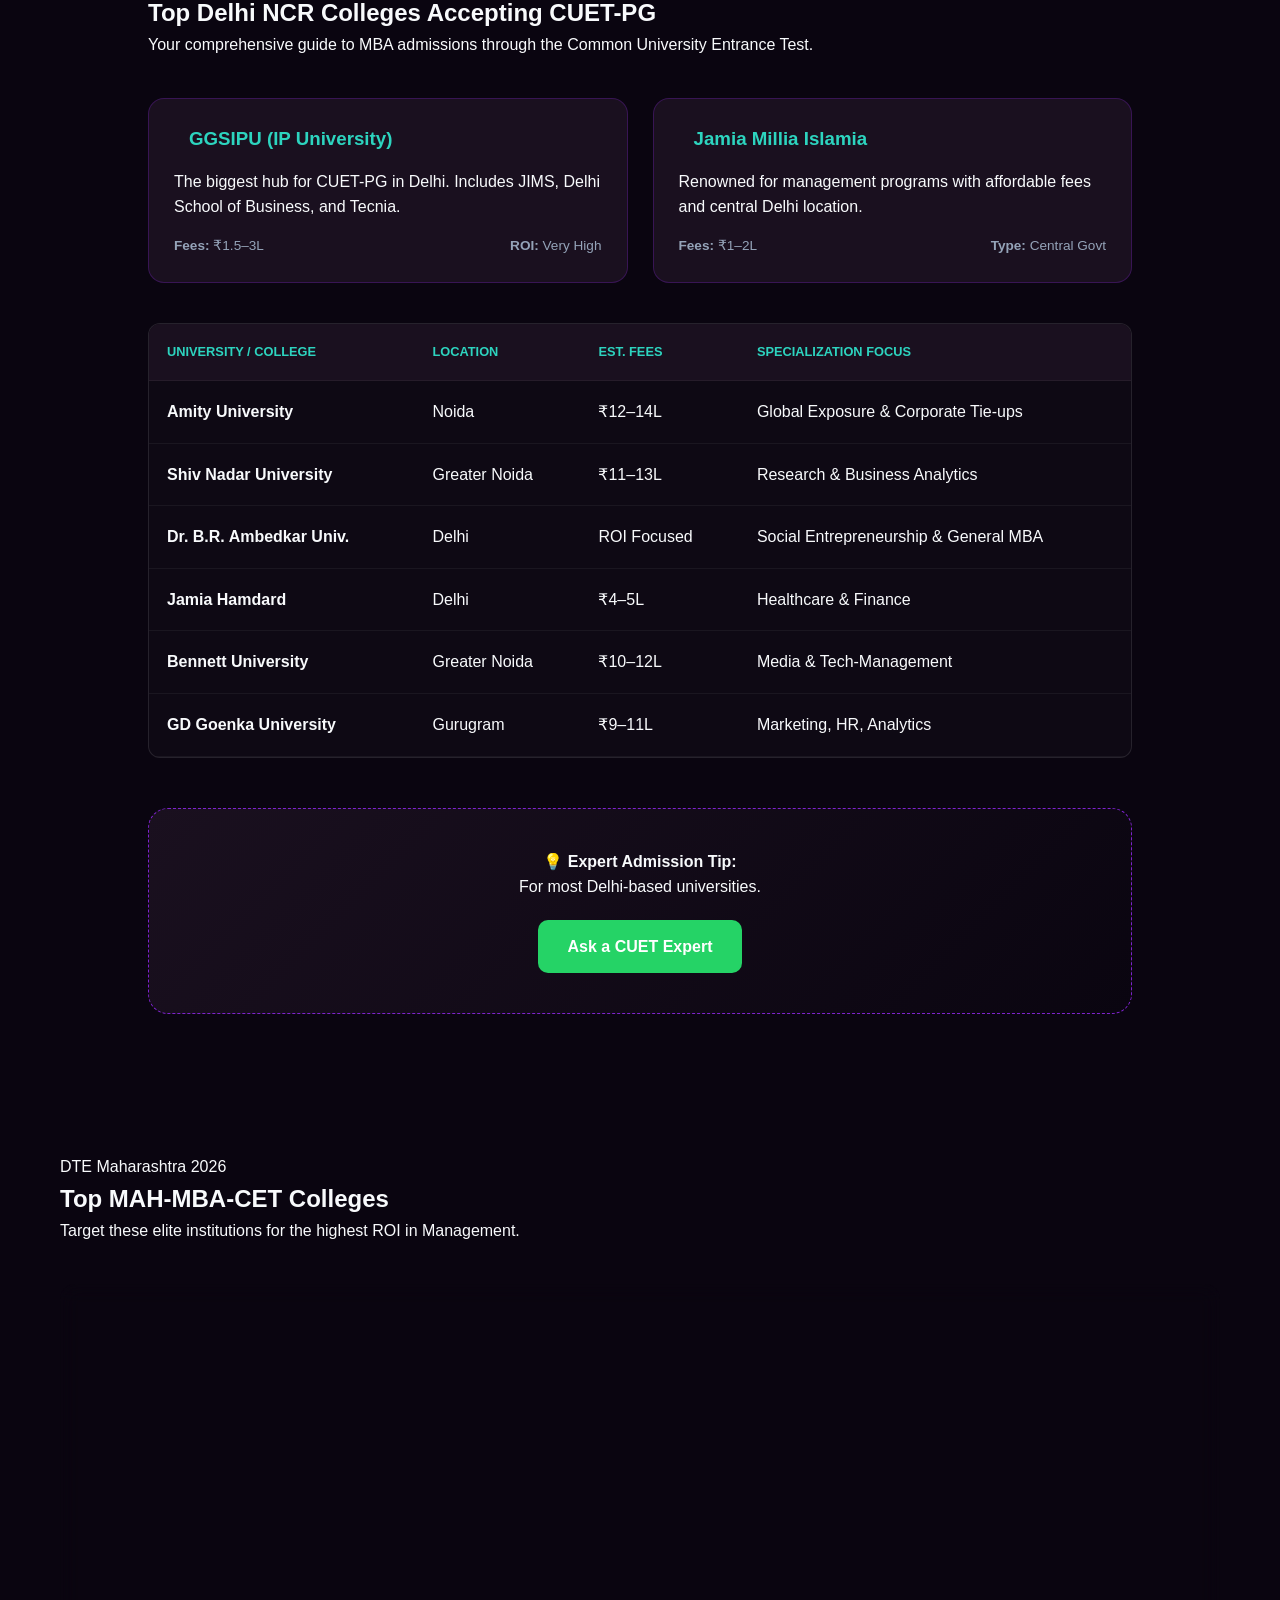
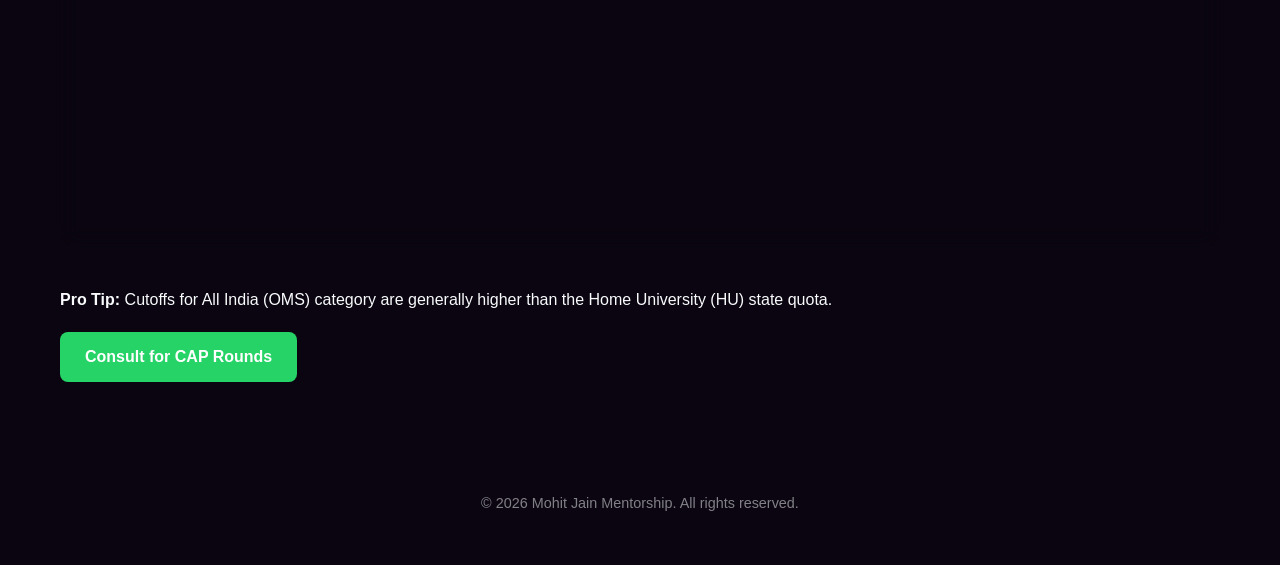
==== commit c629cd98: "Add files via upload" ====
--- a/blog.html
+++ b/blog.html
@@ -36,7 +36,6 @@
             <ul class="mj-nav-links" id="mjNavLinks">
                 <li><a href="index.html">Home</a></li>
                 <li><a href="blog.html">Blog</a></li>
-                <li><a href="admin.html">Admin</a></li>
             </ul>
         </div>
     </nav>
@@ -56,7 +55,6 @@
         <div class="container">
             <div class="daily-blog-head">
                 <h2>Daily Published Posts</h2>
-                <a href="admin.html" class="daily-admin-link">Open Admin Panel</a>
             </div>
             <div id="dailyPostsList" class="daily-posts-grid"></div>
         </div>
